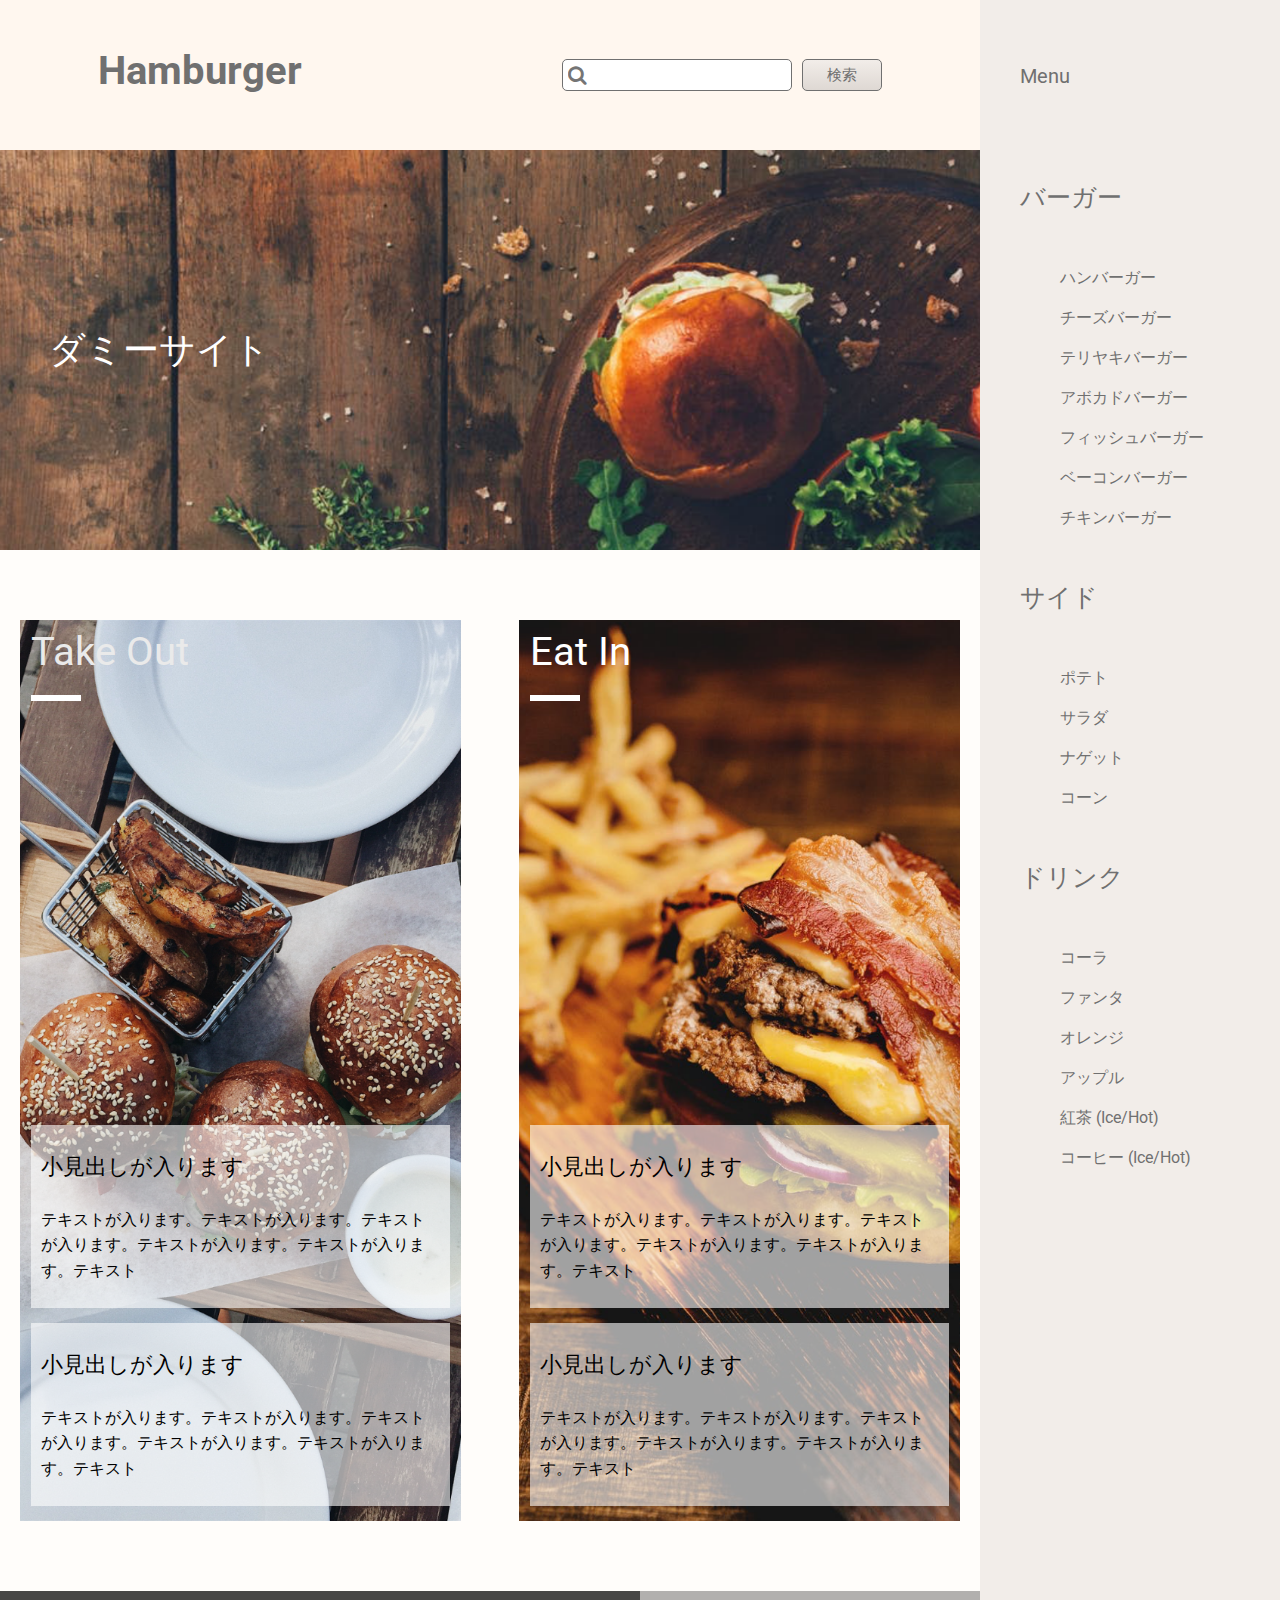
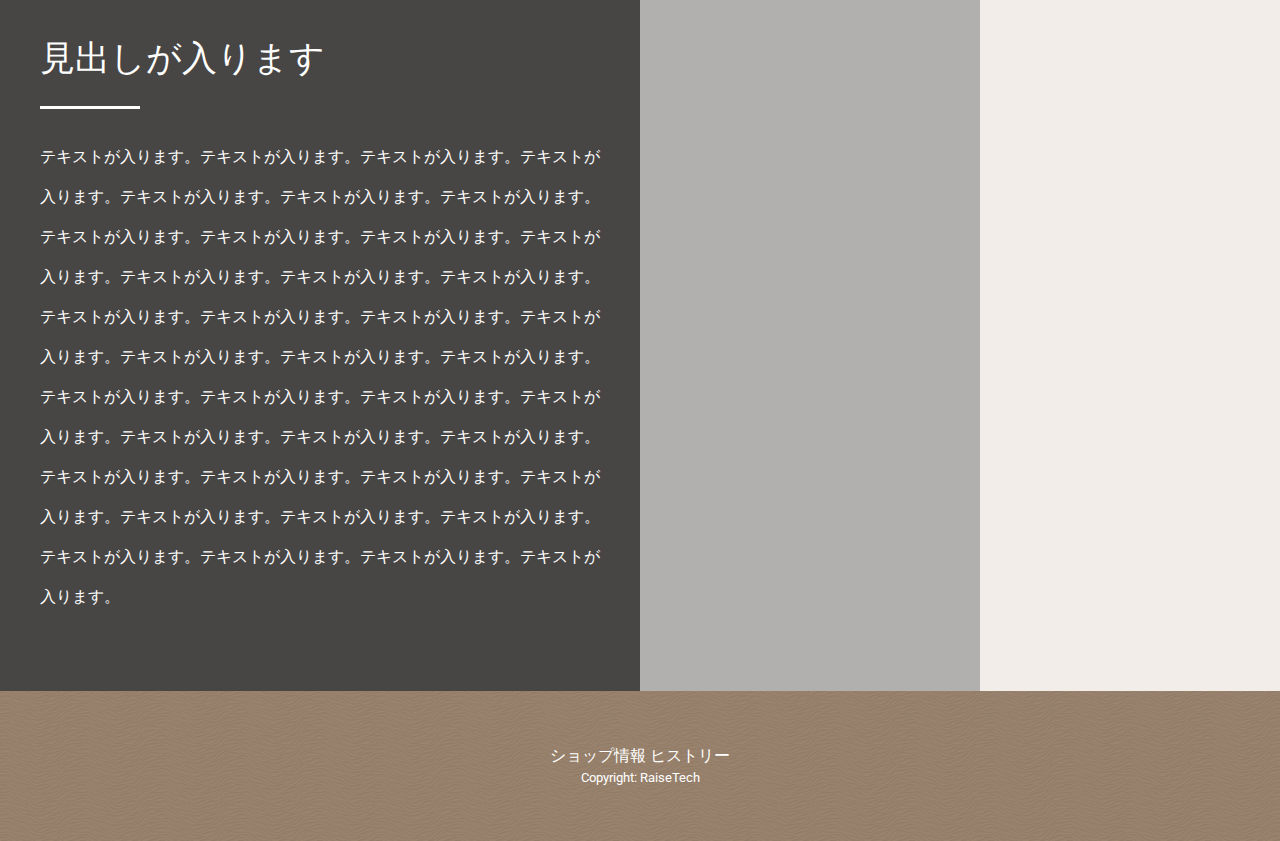
==== index.html @ 261d85a2 "utillityのクラス名変更" ====
<!DOCTYPE html>
<html lang="ja">
  <head>
    <meta charset="utf-8">
    <title>ハンバーガーサイト</title>
    <meta name="description" content="ハンバーガーサイトです。">

    <!-- viewportの指定 -->
    <meta name="viewport" content="width=device-width, initial-scale=1, shrink-to-fit=no">
    
    <!-- GoogleFontsの読み込み（内容は適宜変更） -->
    <link rel="preconnect" href="https://fonts.gstatic.com">
    <link href="https://fonts.googleapis.com/css2?family=Roboto:ital,wght@0,100;0,300;0,400;0,500;0,700;0,900;1,100;1,300;1,400;1,500;1,700;1,900&display=swap" rel="stylesheet">

    <!-- M+ FONTSの読み込み（http://mplus-webfonts.osdn.jp/） -->
    <link rel="stylesheet" href="http://mplus-webfonts.sourceforge.jp/mplus_webfonts.css">

    <!-- FontAwesomeの読み込み -->
    <!-- <link href="https://use.fontawesome.com/releases/v5.6.1/css/all.css" rel="stylesheet"> -->
    <link href="https://maxcdn.bootstrapcdn.com/font-awesome/4.7.0/css/font-awesome.min.css" rel="stylesheet">
    <!-- CSSの読み込み（slickは不要な場合もある） -->
    <link rel="stylesheet" type="text/css" href="css/slick.css">
    <link rel="stylesheet" type="text/css" href="css/style.css">
    <!-- jQueryの読み込み（不要な場合もある） -->
    <script src="https://ajax.googleapis.com/ajax/libs/jquery/3.5.1/jquery.min.js"></script>
  </head>
  <body>
    <div class="l-content">
      <div class="l-content__main">
        <header class="l-header">
            <div class="l-header__wrap">
              <h1 class="l-header__title">Hamburger</h1>
              <form method="get" action="#" class="l-header__search">
                  <input type="text" class="l-header__search__icon" placeholder="&#xf002;">
                  <input type="submit" value="検索">
              </form>
            </div>
        </header>
        <main class="l-main">
          <section class="p-hero u-mb50">
            <div class="c-wrap">
              <h2 class="c-title c-title-hero">ダミーサイト</h2>
            </div>
          </section>
          <div class="c-wrap-flexbox u-mb50">
            <section class="c-wrap-takeout">
              <h3 class="c-title-takeout">Take Out</h3>
              <div class="p-box u-aspectRatio">
                <div class="p-box__content u-mb15 u-pd-box">
                  <h4 class="c-title-box u-mb23">小見出しが入ります</h4>
                  <p>テキストが入ります。テキストが入ります。テキストが入ります。テキストが入ります。テキストが入ります。テキスト</p>
                </div>
                <div class="p-box__content u-mb15 u-pd-box">
                  <h4 class="c-title-box u-mb23">小見出しが入ります</h4>
                  <p>テキストが入ります。テキストが入ります。テキストが入ります。テキストが入ります。テキストが入ります。テキスト</p>
                </div>
              </div>
            </section>
            <section class="c-wrap-eatin">
              <h3 class="c-title-eatin">Eat In</h3>
              <div class="p-box u-aspectRatio">
                <div class="p-box__content u-mb15 u-pd-box">
                  <h4 class="c-title-box u-mb23">小見出しが入ります</h4>
                  <p>テキストが入ります。テキストが入ります。テキストが入ります。テキストが入ります。テキストが入ります。テキスト</p>
                </div>
                <div class="p-box__content u-mb15 u-pd-box">
                  <h4 class="c-title-box u-mb23">小見出しが入ります</h4>
                  <p>テキストが入ります。テキストが入ります。テキストが入ります。テキストが入ります。テキストが入ります。テキスト</p>
                </div>
              </div>
            </section>
          </div>
          <div class="c-wrap-map">
            <iframe src="https://www.google.com/maps/embed?pb=!1m18!1m12!1m3!1d3467.585149284183!2d135.29682832559706!3d34.40325717843787!2m3!1f0!2f0!3f0!3m2!1i1024!2i768!4f13.1!3m3!1m2!1s0x6000b7faadf417f9%3A0x9942d8545f15937c!2z44KK44KT44GP44GG5Lit5aSu5YWs5ZyS!5e0!3m2!1sja!2sjp!4v1609170535362!5m2!1sja!2sjp" width="100%" height="450" frameborder="0" style="border:0;" allowfullscreen="" aria-hidden="false" tabindex="0"></iframe>
            <section class="p-map">
              <div class="p-map__layer1">
              <div class="p-map__layer2">
                <div class="p-map__content  u-pd40">
                  <h3 class="c-title-map u-mb50">見出しが入ります</h3>
                  <p class="p-map__comment">テキストが入ります。テキストが入ります。テキストが入ります。テキストが入ります。テキストが入ります。テキストが入ります。テキストが入ります。テキストが入ります。テキストが入ります。テキストが入ります。テキストが入ります。テキストが入ります。テキストが入ります。テキストが入ります。テキストが入ります。テキストが入ります。テキストが入ります。テキストが入ります。テキストが入ります。テキストが入ります。テキストが入ります。テキストが入ります。テキストが入ります。テキストが入ります。テキストが入ります。テキストが入ります。テキストが入ります。テキストが入ります。テキストが入ります。テキストが入ります。テキストが入ります。テキストが入ります。テキストが入ります。テキストが入ります。テキストが入ります。テキストが入ります。テキストが入ります。テキストが入ります。テキストが入ります。</p>
                </div>
              </div>
              </div>
            </section>
          </div>
        </main>
      </div>
      <aside class="l-aside">
        <h2 class="l-aside__title">
          <button class="c-button-open">Menu</button>
        </h2>
        <div class="u-pd-aside u-pd-l40">
          <button class="c-button-close"></button>
          <h3 class="c-title-aside">バーガー</h3>
          <ul class="u-pd40">
            <li><a href="#">ハンバーガー</a></li>
            <li><a href="#">チーズバーガー</a></li>
            <li><a href="#">テリヤキバーガー</a></li>
            <li><a href="#">アボカドバーガー</a></li>
            <li><a href="#">フィッシュバーガー</a></li>
            <li><a href="#">ベーコンバーガー</a></li>
            <li><a href="#">チキンバーガー</a></li>
          </ul>
          <h3 class="c-title-aside">サイド</h3>
          <ul class="u-pd40">
            <li><a href="#">ポテト</a></li>
            <li><a href="#">サラダ</a></li>
            <li><a href="#">ナゲット</a></li>
            <li><a href="#">コーン</a></li>
          </ul>
          <h3 class="c-title-aside">ドリンク</h3>
          <ul class="u-pd40">
            <li><a href="#">コーラ</a></li>
            <li><a href="#">ファンタ</a></li>
            <li><a href="#">オレンジ</a></li>
            <li><a href="#">アップル</a></li>
            <li><a href="#">紅茶 (Ice/Hot)</a></li>
            <li><a href="#">コーヒー (Ice/Hot)</a></li>
          </ul>
        </div>
      </aside>
    </div>
    <footer class="l-footer">
      <div class="l-footer-wrap">
        <div class="box">
          <a href="#" class="">ショップ情報</a>
          <a href="#" class="">ヒストリー</a>
        </div>
        <small>Copyright: RaiseTech</small>
      </div>
    </footer>


     <!-- slickの読み込み（不要な場合は削除） -->
     <script type="text/javascript" src="slick.min.js"></script>
     <!-- jQueryの読み込み（不要な場合は削除） -->
     <script src="hamburger.js"></script>
  </body>
</html>
---- css/style.css ----
/*! destyle.css v2.0.2 | MIT License | https://github.com/nicolas-cusan/destyle.css */
/* Reset box-model and set borders */
/* ============================================ */
*,
::before,
::after {
  -webkit-box-sizing: border-box;
          box-sizing: border-box;
  border-style: solid;
  border-width: 0;
}

/* Document */
/* ============================================ */
/**
 * 1. Correct the line height in all browsers.
 * 2. Prevent adjustments of font size after orientation changes in iOS.
 * 3. Remove gray overlay on links for iOS.
 */
html {
  line-height: 1.15;
  /* 1 */
  -webkit-text-size-adjust: 100%;
  /* 2 */
  -webkit-tap-highlight-color: transparent;
  /* 3*/
}

/* Sections */
/* ============================================ */
/**
 * Remove the margin in all browsers.
 */
body {
  margin: 0;
}

/**
 * Render the `main` element consistently in IE.
 */
main {
  display: block;
}

/* Vertical rhythm */
/* ============================================ */
p,
table,
blockquote,
address,
pre,
iframe,
form,
figure,
dl {
  margin: 0;
}

/* Headings */
/* ============================================ */
h1,
h2,
h3,
h4,
h5,
h6 {
  font-size: inherit;
  line-height: inherit;
  font-weight: inherit;
  margin: 0;
}

/* Lists (enumeration) */
/* ============================================ */
ul,
ol {
  margin: 0;
  padding: 0;
  list-style: none;
}

/* Lists (definition) */
/* ============================================ */
dt {
  font-weight: bold;
}

dd {
  margin-left: 0;
}

/* Grouping content */
/* ============================================ */
/**
 * 1. Add the correct box sizing in Firefox.
 * 2. Show the overflow in Edge and IE.
 */
hr {
  -webkit-box-sizing: content-box;
          box-sizing: content-box;
  /* 1 */
  height: 0;
  /* 1 */
  overflow: visible;
  /* 2 */
  border-top-width: 1px;
  margin: 0;
  clear: both;
  color: inherit;
}

/**
 * 1. Correct the inheritance and scaling of font size in all browsers.
 * 2. Correct the odd `em` font sizing in all browsers.
 */
pre {
  font-family: monospace, monospace;
  /* 1 */
  font-size: inherit;
  /* 2 */
}

address {
  font-style: inherit;
}

/* Text-level semantics */
/* ============================================ */
/**
 * Remove the gray background on active links in IE 10.
 */
a {
  background-color: transparent;
  text-decoration: none;
  color: inherit;
}

/**
 * 1. Remove the bottom border in Chrome 57-
 * 2. Add the correct text decoration in Chrome, Edge, IE, Opera, and Safari.
 */
abbr[title] {
  text-decoration: underline;
  /* 2 */
  -webkit-text-decoration: underline dotted;
          text-decoration: underline dotted;
  /* 2 */
}

/**
 * Add the correct font weight in Chrome, Edge, and Safari.
 */
b,
strong {
  font-weight: bolder;
}

/**
 * 1. Correct the inheritance and scaling of font size in all browsers.
 * 2. Correct the odd `em` font sizing in all browsers.
 */
code,
kbd,
samp {
  font-family: monospace, monospace;
  /* 1 */
  font-size: inherit;
  /* 2 */
}

/**
 * Add the correct font size in all browsers.
 */
small {
  font-size: 80%;
}

/**
 * Prevent `sub` and `sup` elements from affecting the line height in
 * all browsers.
 */
sub,
sup {
  font-size: 75%;
  line-height: 0;
  position: relative;
  vertical-align: baseline;
}

sub {
  bottom: -0.25em;
}

sup {
  top: -0.5em;
}

/* Embedded content */
/* ============================================ */
/**
 * Prevent vertical alignment issues.
 */
img,
embed,
object,
iframe {
  vertical-align: bottom;
}

/* Forms */
/* ============================================ */
/**
 * Reset form fields to make them styleable
 */
button,
input,
optgroup,
select,
textarea {
  -webkit-appearance: none;
  -moz-appearance: none;
       appearance: none;
  vertical-align: middle;
  color: inherit;
  font: inherit;
  background: transparent;
  padding: 0;
  margin: 0;
  outline: 0;
  border-radius: 0;
  text-align: inherit;
}

/**
 * Reset radio and checkbox appearance to preserve their look in iOS.
 */
[type="checkbox"] {
  -webkit-appearance: checkbox;
  -moz-appearance: checkbox;
       appearance: checkbox;
}

[type="radio"] {
  -webkit-appearance: radio;
  -moz-appearance: radio;
       appearance: radio;
}

/**
 * Show the overflow in IE.
 * 1. Show the overflow in Edge.
 */
button,
input {
  /* 1 */
  overflow: visible;
}

/**
 * Remove the inheritance of text transform in Edge, Firefox, and IE.
 * 1. Remove the inheritance of text transform in Firefox.
 */
button,
select {
  /* 1 */
  text-transform: none;
}

/**
 * Correct the inability to style clickable types in iOS and Safari.
 */
button,
[type="button"],
[type="reset"],
[type="submit"] {
  cursor: pointer;
  -webkit-appearance: none;
  -moz-appearance: none;
       appearance: none;
}

button[disabled],
[type="button"][disabled],
[type="reset"][disabled],
[type="submit"][disabled] {
  cursor: default;
}

/**
 * Remove the inner border and padding in Firefox.
 */
button::-moz-focus-inner,
[type="button"]::-moz-focus-inner,
[type="reset"]::-moz-focus-inner,
[type="submit"]::-moz-focus-inner {
  border-style: none;
  padding: 0;
}

/**
 * Restore the focus styles unset by the previous rule.
 */
button:-moz-focusring,
[type="button"]:-moz-focusring,
[type="reset"]:-moz-focusring,
[type="submit"]:-moz-focusring {
  outline: 1px dotted ButtonText;
}

/**
 * Remove arrow in IE10 & IE11
 */
select::-ms-expand {
  display: none;
}

/**
 * Remove padding
 */
option {
  padding: 0;
}

/**
 * Reset to invisible
 */
fieldset {
  margin: 0;
  padding: 0;
  min-width: 0;
}

/**
 * 1. Correct the text wrapping in Edge and IE.
 * 2. Correct the color inheritance from `fieldset` elements in IE.
 * 3. Remove the padding so developers are not caught out when they zero out
 *    `fieldset` elements in all browsers.
 */
legend {
  color: inherit;
  /* 2 */
  display: table;
  /* 1 */
  max-width: 100%;
  /* 1 */
  padding: 0;
  /* 3 */
  white-space: normal;
  /* 1 */
}

/**
 * Add the correct vertical alignment in Chrome, Firefox, and Opera.
 */
progress {
  vertical-align: baseline;
}

/**
 * Remove the default vertical scrollbar in IE 10+.
 */
textarea {
  overflow: auto;
}

/**
 * Correct the cursor style of increment and decrement buttons in Chrome.
 */
[type="number"]::-webkit-inner-spin-button,
[type="number"]::-webkit-outer-spin-button {
  height: auto;
}

/**
 * 1. Correct the outline style in Safari.
 */
[type="search"] {
  outline-offset: -2px;
  /* 1 */
}

/**
 * Remove the inner padding in Chrome and Safari on macOS.
 */
[type="search"]::-webkit-search-decoration {
  -webkit-appearance: none;
}

/**
 * 1. Correct the inability to style clickable types in iOS and Safari.
 * 2. Change font properties to `inherit` in Safari.
 */
::-webkit-file-upload-button {
  -webkit-appearance: button;
  /* 1 */
  font: inherit;
  /* 2 */
}

/**
 * Clickable labels
 */
label[for] {
  cursor: pointer;
}

/* Interactive */
/* ============================================ */
/*
 * Add the correct display in Edge, IE 10+, and Firefox.
 */
details {
  display: block;
}

/*
 * Add the correct display in all browsers.
 */
summary {
  display: list-item;
}

/*
 * Remove outline for editable content.
 */
[contenteditable] {
  outline: none;
}

/* Table */
/* ============================================ */
table {
  border-collapse: collapse;
  border-spacing: 0;
}

caption {
  text-align: left;
}

td,
th {
  vertical-align: top;
  padding: 0;
}

th {
  text-align: left;
  font-weight: bold;
}

/* Misc */
/* ============================================ */
/**
 * Add the correct display in IE 10+.
 */
template {
  display: none;
}

/**
 * Add the correct display in IE 10.
 */
[hidden] {
  display: none;
}

html {
  font-size: 62.5%;
}

body {
  font-size: 1.6rem;
  font-weight: 400;
  line-height: 1.6;
  font-family: 'Roboto', sans-serif;
  overflow-x: hidden;
}

.l-aside {
  position: fixed;
  left: 100%;
  color: #707070;
  background: #F2EDE9;
  width: 20%;
  min-width: 300px;
  z-index: 100;
  height: 100vh;
  overflow-y: scroll;
}

.l-aside.is-open {
  left: 10%;
  width: 90%;
}

@media (min-width: 376px) and (max-width: 768px) {
  .l-aside.is-open {
    left: 55%;
    width: 45%;
  }
}

@media (min-width: 769px) {
  .l-aside {
    position: inherit;
    height: inherit;
  }
}

.l-aside li {
  line-height: 4rem;
}

.l-aside__title {
  width: 100vw;
  height: 80px;
  background: #FFF7EF;
  position: fixed;
  top: 0px;
  right: 0px;
  text-align: right;
  padding: 20px;
}

@media (min-width: 769px) {
  .l-aside__title {
    all: inherit;
  }
}

.l-content {
  display: -webkit-box;
  display: -ms-flexbox;
  display: flex;
}

.l-content__main {
  width: 100%;
}

.l-footer {
  height: 150px;
  background-image: url(../images/footer.png);
  color: #fff;
}

.l-footer-wrap {
  width: 235px;
  height: 100%;
  margin: auto;
  text-align: center;
  display: -webkit-box;
  display: -ms-flexbox;
  display: flex;
  -webkit-box-orient: vertical;
  -webkit-box-direction: normal;
      -ms-flex-direction: column;
          flex-direction: column;
  -webkit-box-pack: center;
      -ms-flex-pack: center;
          justify-content: center;
}

.l-header {
  background: #FFF7EF;
  width: 100%;
  height: 250px;
  color: #707070;
  display: -webkit-box;
  display: -ms-flexbox;
  display: flex;
  -webkit-box-align: center;
      -ms-flex-align: center;
          align-items: center;
}

@media (min-width: 769px) {
  .l-header {
    height: 150px;
  }
}

.l-header__wrap {
  width: 80%;
  margin: auto;
  text-align: center;
}

@media (min-width: 769px) {
  .l-header__wrap {
    display: -webkit-box;
    display: -ms-flexbox;
    display: flex;
    -webkit-box-pack: justify;
        -ms-flex-pack: justify;
            justify-content: space-between;
    max-width: 1200px;
  }
}

.l-header__title {
  font-size: 4.0rem;
  font-weight: bold;
}

.l-header__search input[type="text"] {
  font-size: 2rem;
  width: 18rem;
  padding-left: 0.5rem;
  border: 1px solid #707070;
  border-radius: 5px;
  background: #fff;
}

@media (min-width: 769px) {
  .l-header__search input[type="text"] {
    width: 23rem;
  }
}

@media (min-width: 376px) and (max-width: 768px) {
  .l-header__search input[type="text"] {
    width: 23rem;
  }
}

.l-header__search__icon {
  display: inline-block;
  font-family: FontAwesome;
  font-style: normal;
  font-weight: normal;
  line-height: 1.5;
  text-align: left;
}

@media (min-width: 769px) {
  .l-header__search__icon {
    margin-top: 20px;
    margin-bottom: 20px;
    margin-right: 10px;
  }
}

.l-header__search input[type="submit"] {
  font-size: 1.5rem;
  line-height: 3rem;
  width: 5rem;
  border: 1px solid #707070;
  border-radius: 5px;
  background: transparent -webkit-gradient(linear, left top, left bottom, from(#F2EDE9), to(#DED8D3));
  background: transparent linear-gradient(180deg, #F2EDE9 0%, #DED8D3 100%);
}

@media (min-width: 769px) {
  .l-header__search input[type="submit"] {
    margin-top: 20px;
    margin-bottom: 20px;
    width: 8rem;
  }
}

@media (min-width: 376px) and (max-width: 768px) {
  .l-header__search input[type="submit"] {
    width: 8rem;
  }
}

@media (min-width: 769px) {
  .l-header__search {
    display: -webkit-box;
    display: -ms-flexbox;
    display: flex;
    -webkit-box-pack: center;
        -ms-flex-pack: center;
            justify-content: center;
  }
}

.l-main {
  background: #FFFDFA;
}

.c-banner {
  width: 95vw;
  max-width: 562px;
  margin: 44px auto;
}

@media (min-width: 600px) {
  .c-banner {
    width: 45vw;
    max-width: 535px;
  }
}

.c-button {
  display: inline-block;
  font-weight: 700;
  color: #ffffff;
  background: #FFF7EF;
  border: 1px solid #FFF7EF;
  border-radius: 4px;
  padding: 15px 23px;
}

.c-button-dark {
  font-size: 1.8rem;
  background: #2498B3;
  border: 1px solid #2498B3;
  padding: 12px 18px;
}

.c-button-top {
  padding: 24px 37px;
  line-height: 1.0;
}

.c-button-more {
  display: block;
  width: 50%;
  color: #707070;
  text-align: center;
  margin: auto;
  background: #fff;
  border: 1px solid #fff;
  border-radius: 50px;
  padding: 5px 20px;
}

.c-button-open {
  color: #707070;
  font-size: 2rem;
}

@media (min-width: 769px) {
  .c-button-open {
    position: inherit;
    padding-top: 60px;
    padding-left: 40px;
  }
}

.c-button-close.is-open {
  color: #F2EDE9;
  position: fixed;
  top: 15px;
  right: 25px;
}

.c-button-close.is-open::before, .c-button-close.is-open::after {
  content: "";
  width: 50px;
  height: 6px;
  background: #707070;
  position: absolute;
  left: calc( 50% - (  50px / 2 ));
  display: block;
}

.c-button-close.is-open::before {
  top: 25px;
  -webkit-transform: rotate(45deg);
          transform: rotate(45deg);
}

.c-button-close.is-open::after {
  top: 25px;
  -webkit-transform: rotate(-45deg);
          transform: rotate(-45deg);
}

.c-comment {
  color: #121212;
  line-height: 1.9;
}

.c-comment-service {
  color: #fff;
  width: 68vw;
  line-height: 1.7;
  font-weight: 700;
  margin: auto;
  text-align: left;
}

.c-date {
  display: block;
  font-size: 1.4rem;
  color: #3C2A10;
}

.c-icon {
  background: #ffffff;
  border-radius: 50%;
  margin: auto;
  text-align: center;
  display: -webkit-box;
  display: -ms-flexbox;
  display: flex;
  -webkit-box-align: center;
      -ms-flex-align: center;
          align-items: center;
  -webkit-box-pack: center;
      -ms-flex-pack: center;
          justify-content: center;
}

.c-icon-service {
  width: 230px;
  height: 230px;
  color: #000;
  border: 5px solid #000;
}

.c-image {
  width: 100%;
  height: 100%;
  -o-object-fit: cover;
     object-fit: cover;
}

.c-item a {
  -webkit-transition: .3s;
  transition: .3s;
}

.c-item-footer {
  font-size: 1.4rem;
}

.c-item-footer a:hover {
  color: #2bb8d9;
}

.c-link {
  display: block;
  color: #2498B3;
  font-size: 1.6rem;
  -webkit-transition: .3s;
  transition: .3s;
}

.c-link a {
  text-decoration: underline;
}

.c-navi_toggle {
  position: relative;
  width: 50px;
  height: 50px;
  background: #fff;
}

.c-navi_toggle i {
  left: 14px;
  width: 23px;
  height: 2px;
  background-color: #2498B3;
  position: absolute;
}

.c-navi_toggle i:nth-child(1) {
  top: 15px;
}

.c-navi_toggle i:nth-child(2) {
  top: 25px;
}

.c-navi_toggle i:nth-child(3) {
  top: 35px;
}

.c-navi_toggle-close {
  background-color: #2498B3;
}

.c-navi_toggle-close i {
  background-color: #fff;
  left: 0px;
}

.c-navi_toggle-close i:nth-child(1) {
  top: 25px;
  width: 30px;
  left: 10px;
  -webkit-transform: rotate(45deg);
          transform: rotate(45deg);
}

.c-navi_toggle-close i:nth-child(2) {
  display: none;
}

.c-navi_toggle-close i:nth-child(3) {
  top: 25px;
  width: 30px;
  left: 10px;
  -webkit-transform: rotate(-45deg);
          transform: rotate(-45deg);
}

.c-title {
  color: #fff;
}

.c-title-hero {
  font-size: 3.6rem;
  line-height: 2rem;
}

.c-title-hero span {
  font-size: 1.6rem;
  font-weight: 100;
}

@media (min-width: 376px) {
  .c-title-hero span {
    vertical-align: middle;
  }
}

.c-title-takeout {
  color: #EAEAEA;
  font-size: 4rem;
  width: 95%;
  margin: 0 auto;
  position: relative;
}

.c-title-takeout::after {
  content: "";
  width: 50px;
  height: 6px;
  background: #fff;
  position: absolute;
  top: 75px;
  left: 0;
}

.c-title-eatin {
  color: #ffffff;
  font-size: 4rem;
  width: 95%;
  margin: 0 auto;
  position: relative;
}

.c-title-eatin::after {
  content: "";
  width: 50px;
  height: 6px;
  background: #fff;
  position: absolute;
  top: 75px;
  left: 0;
}

.c-title-box {
  font-size: 2.2rem;
}

.c-title-aside {
  font-size: 2.5rem;
}

.c-title-map {
  font-size: 3.5rem;
  position: relative;
}

.c-title-map::after {
  content: "";
  width: 100px;
  height: 3px;
  background: #fff;
  position: absolute;
  top: 75px;
  left: 0;
}

.c-title-archive {
  font-size: 2.8rem;
}

@media (min-width: 376px) and (max-width: 768px) {
  .c-title-archive {
    font-size: 3.6rem;
  }
}

.c-wrap {
  width: 90%;
  margin: auto;
  max-width: 1200px;
}

@media (min-width: 376px) and (max-width: 768px) {
  .c-wrap-flexbox {
    display: -webkit-box;
    display: -ms-flexbox;
    display: flex;
  }
}

@media (min-width: 769px) {
  .c-wrap-flexbox {
    display: -webkit-box;
    display: -ms-flexbox;
    display: flex;
    -webkit-box-pack: center;
        -ms-flex-pack: center;
            justify-content: center;
  }
}

.c-wrap-takeout {
  background-image: url(../images/takeout.png);
  background-repeat: no-repeat;
  background-size: cover;
  background-position: center center;
  margin: 20px;
  display: -webkit-box;
  display: -ms-flexbox;
  display: flex;
  -webkit-box-orient: vertical;
  -webkit-box-direction: normal;
      -ms-flex-direction: column;
          flex-direction: column;
  -webkit-box-pack: justify;
      -ms-flex-pack: justify;
          justify-content: space-between;
}

@media (min-width: 376px) and (max-width: 768px) {
  .c-wrap-takeout {
    margin-right: 3%;
  }
}

@media (min-width: 769px) {
  .c-wrap-takeout {
    margin-right: 3%;
    max-width: 500px;
  }
}

.c-wrap-eatin {
  background-image: url(../images/eatin.png);
  background-repeat: no-repeat;
  background-size: cover;
  background-position: center center;
  margin: 20px;
  display: -webkit-box;
  display: -ms-flexbox;
  display: flex;
  -webkit-box-orient: vertical;
  -webkit-box-direction: normal;
      -ms-flex-direction: column;
          flex-direction: column;
  -webkit-box-pack: justify;
      -ms-flex-pack: justify;
          justify-content: space-between;
}

@media (min-width: 376px) and (max-width: 768px) {
  .c-wrap-eatin {
    margin-left: 3%;
  }
}

@media (min-width: 769px) {
  .c-wrap-eatin {
    margin-left: 3%;
    max-width: 500px;
  }
}

.c-wrap-map {
  position: relative;
  width: 100%;
  height: 1100px;
  overflow: hidden;
}

@media (min-width: 376px) and (max-width: 768px) {
  .c-wrap-map {
    height: 600px;
  }
}

@media (min-width: 769px) {
  .c-wrap-map {
    height: 700px;
  }
}

.c-wrap-map iframe {
  width: 100%;
  height: 1400px;
  margin-top: -170px;
  z-index: 0;
}

.p-archive img {
  -o-object-fit: cover;
     object-fit: cover;
  width: 100%;
}

@media (min-width: 376px) {
  .p-archive img {
    width: 50%;
  }
}

.p-archive__intro {
  color: #fff;
  background: #3C2B1C;
}

.p-archive__intro h4 {
  font-size: 2rem;
}

.p-archive__intro p {
  width: 80%;
}

.p-box {
  width: 95%;
  margin: 0 auto;
}

.p-box__content {
  background: rgba(255, 255, 255, 0.6);
}

.p-course {
  width: 100vw;
  background: -webkit-gradient(linear, left top, right top, from(#f3fafb), to(#e9f8fb));
  background: linear-gradient(to right, #f3fafb 0%, #e9f8fb 100%);
}

.p-course_intro_list {
  padding-left: 40px;
}

.p-course_intro_item {
  position: relative;
}

.p-course_intro_item::before {
  position: absolute;
  top: .2em;
  left: -20px;
  content: "\f14a";
  font-weight: 400;
  font-family: "Font Awesome 5 Free";
  color: #2498B3;
}

.p-hero {
  display: -webkit-box;
  display: -ms-flexbox;
  display: flex;
  -webkit-box-align: center;
      -ms-flex-align: center;
          align-items: center;
  background-image: url(..//images/mainvisu_sp.png);
  background-repeat: no-repeat;
  background-size: cover;
  background-position: center center;
  width: 100%;
  height: 270px;
}

@media (min-width: 376px) and (max-width: 768px) {
  .p-hero {
    background-image: url(..//images/mainvisu_ipad.png);
  }
}

@media (min-width: 769px) {
  .p-hero {
    background-image: url(..//images/mainvisu_pc.png);
    height: 400px;
  }
}

.p-map {
  height: 100%;
  position: absolute;
  top: 0;
  left: 0;
  color: #fff;
}

.p-map__layer1 {
  height: 100%;
  background: rgba(0, 0, 0, 0.6);
}

@media (min-width: 769px) {
  .p-map__layer1 {
    width: 50%;
  }
}

.p-map__layer2 {
  height: 50%;
  background: rgba(0, 0, 0, 0.3);
}

@media (min-width: 376px) and (max-width: 768px) {
  .p-map__layer2 {
    height: 100%;
  }
}

@media (min-width: 769px) {
  .p-map__layer2 {
    width: 100vw;
    height: 100%;
  }
}

@media (min-width: 769px) {
  .p-map__content {
    width: 50%;
  }
}

.p-map__comment {
  line-height: 4rem;
}

.p-news {
  width: 100%;
}

.p-news_item {
  border-bottom: 1px dotted #C3C3C3;
  padding: 15px 0px;
}

.p-news_item:last-of-type {
  border-bottom: none;
}

.p-pr {
  width: 100vw;
  background: #D5F0F8;
}

.p-service {
  width: 100%;
  color: #fff;
  background: #000;
  padding: 64px 0px;
  text-align: center;
}

.p-service_box {
  margin-bottom: 40px;
}

.p-service_box:last-of-type {
  margin-bottom: 0;
}

.p-top {
  width: 100%;
  padding: 23px 0px 13px;
  text-align: center;
  background: #fff;
}

.p-top__logo {
  width: 280px;
  margin: auto;
}

.p-top__comment {
  font-size: 1.3rem;
  font-weight: 700;
  text-align: center;
}

.u-break::before {
  content: "\A";
  white-space: pre;
}

@media (min-width: 376px) {
  .u-break::before {
    display: none;
  }
}

.u-forpc {
  display: none;
}

@media (min-width: 769px) {
  .u-forpc {
    display: block;
  }
}

.u-forwide {
  display: none;
}

.u-forwide-flex {
  display: none;
}

.u-forpc-wide {
  display: none;
}

@media (min-width: 769px) {
  .u-forpc-wide {
    display: block;
  }
}

.u-mb15 {
  margin-bottom: 15px;
}

.u-mb7 {
  margin-bottom: 7px;
}

.u-mb10 {
  margin-bottom: 10px;
}

.u-mb15 {
  margin-bottom: 15px;
}

.u-mb20 {
  margin-bottom: 20px;
}

.u-mb23 {
  margin-bottom: 23px;
}

.u-mb25 {
  margin-bottom: 25px;
}

.u-mb30 {
  margin-bottom: 30px;
}

.u-mb35 {
  margin-bottom: 35px;
}

.u-mb40 {
  margin-bottom: 40px;
}

.u-mb50 {
  margin-bottom: 50px;
}

.u-mb65 {
  margin-bottom: 65px;
}

.u-mr10 {
  margin-right: 10px;
}

.u-ml10 {
  margin-left: 10px;
}

@media (min-width: 376px) {
  .u-ml20-ipadPc {
    margin-left: 20px;
  }
}

.u-mt50 {
  margin-top: 50px;
}

.u-pd-rl8px {
  padding: 0px 8px;
}

.u-pd-rl10 {
  padding: 0px 10px;
}

.u-pd-rl20 {
  padding: 0px 20px;
}

.u-pd-t200 {
  padding-top: 200px;
}

.u-pd-archiveMenu {
  padding: 35px 45px;
}

.u-pd-b40 {
  padding-bottom: 40px;
}

.u-pd-tb5 {
  padding-top: 5px;
  padding-bottom: 5px;
}

.u-pd-tb64 {
  padding-top: 64px;
  padding-bottom: 64px;
}

.u-pd-tb25 {
  padding-top: 25px;
  padding-bottom: 25px;
}

.u-pd-r18 {
  padding-right: 18px;
}

.u-pd-l40 {
  padding-left: 40px;
}

.u-pd40 {
  padding: 40px;
}

.u-pd20 {
  padding: 20px;
}

.u-pd10 {
  padding: 10px;
}

.u-pd-box {
  padding: 2.4rem 1.0rem;
}

.u-pd-box-archive {
  padding: 2.4rem 2rem;
}

@media (min-width: 376px) {
  .u-pd-box-archive {
    padding: 2.4rem 3.5rem;
  }
}

.u-aspectRatio {
  padding-top: 100%;
}

.u-pd-aside {
  padding-top: 200px;
}

@media (min-width: 769px) {
  .u-pd-aside {
    padding-top: 60px;
  }
}
/*# sourceMappingURL=style.css.map */
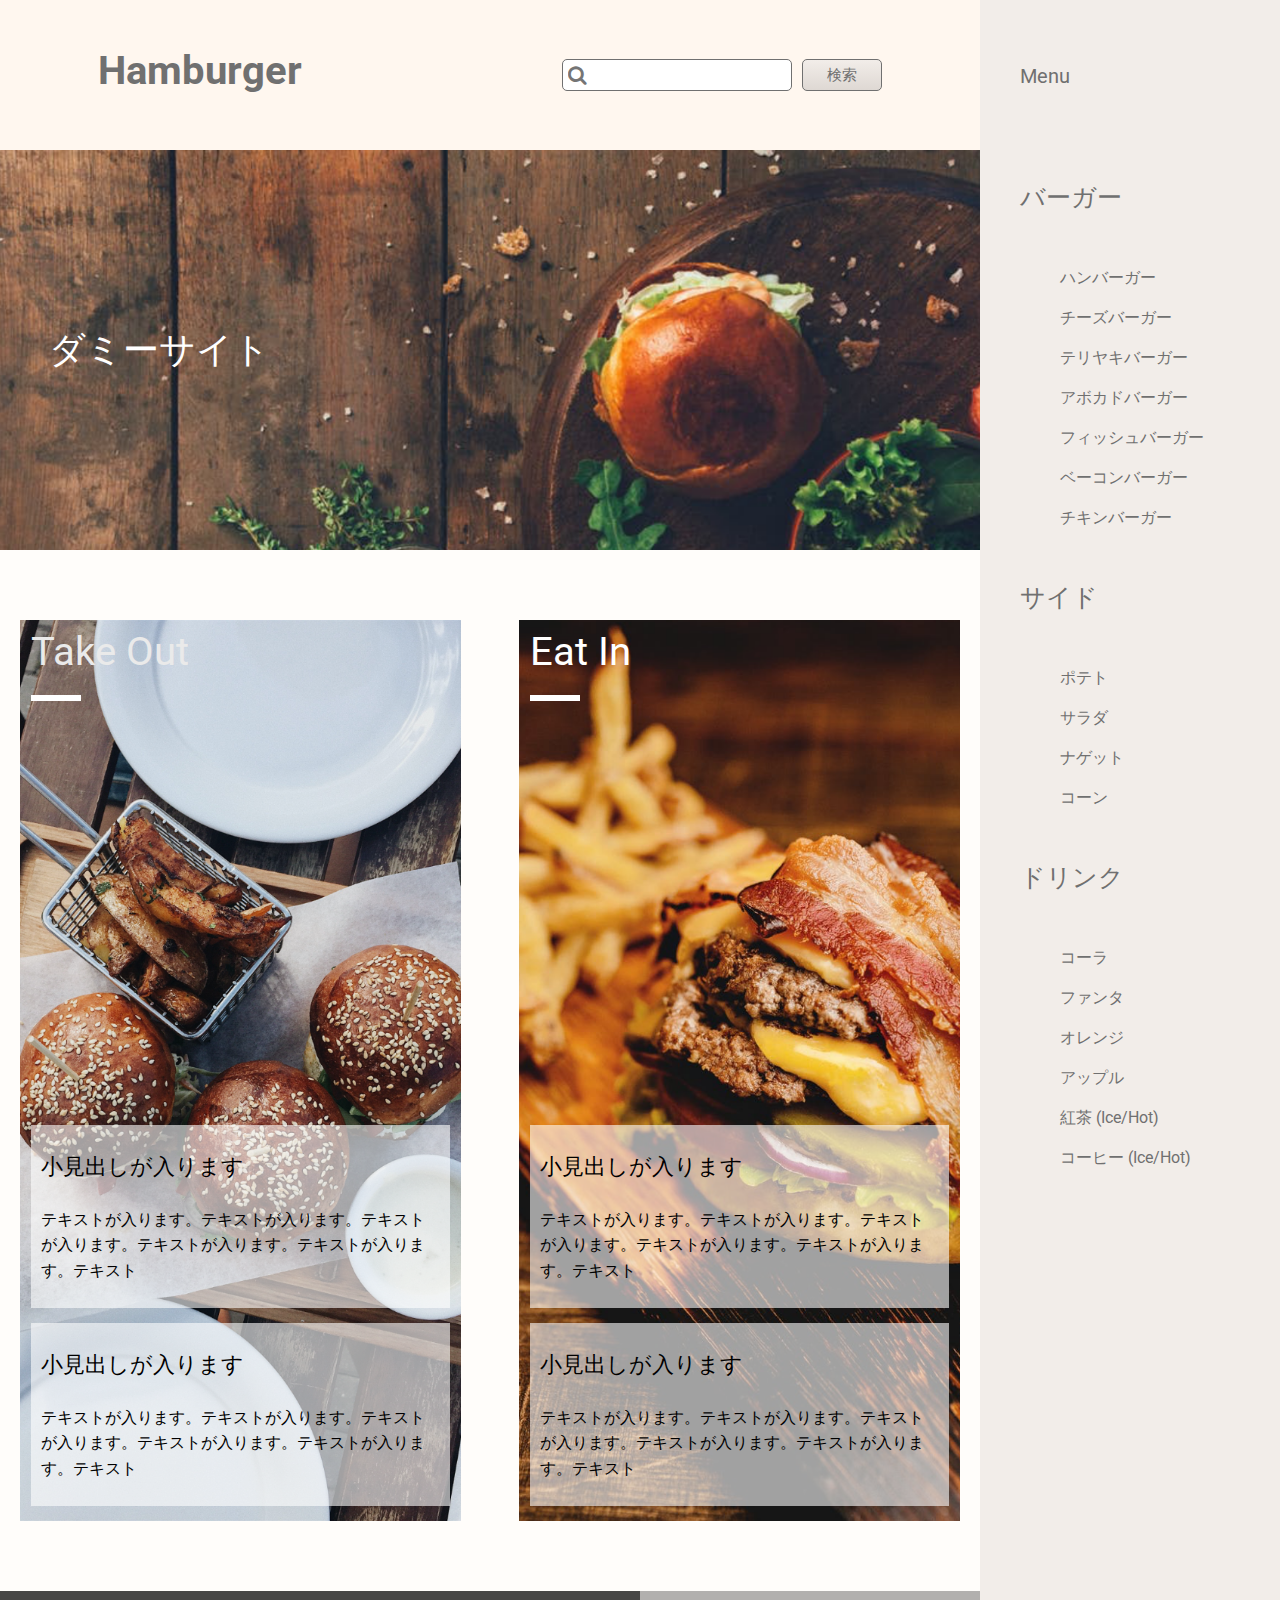
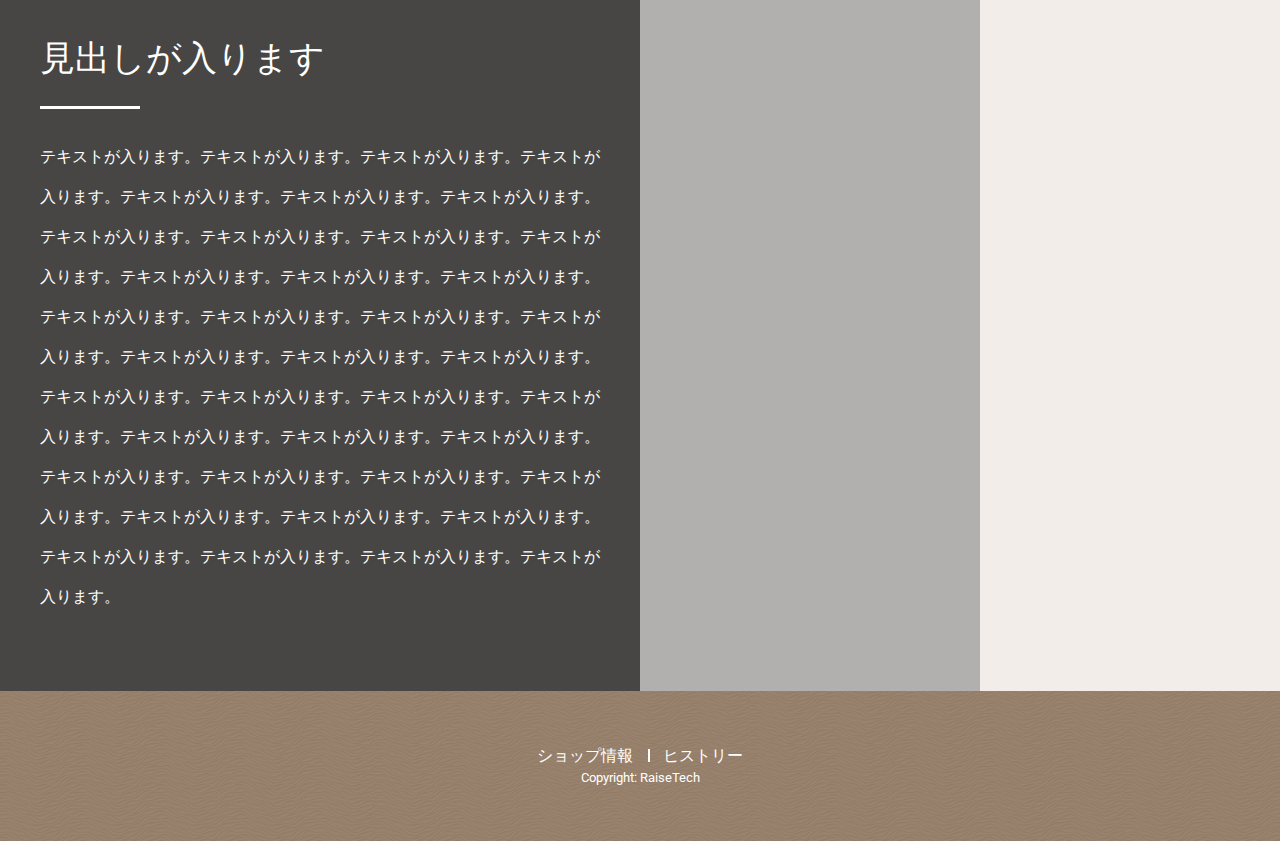
==== commit 6b0226ea: "ヘッダーの区切り線を実装" ====
--- a/index.html
+++ b/index.html
@@ -122,7 +122,7 @@
     </div>
     <footer class="l-footer">
       <div class="l-footer-wrap">
-        <div class="box">
+        <div>
           <a href="#" class="">ショップ情報</a>
           <a href="#" class="">ヒストリー</a>
         </div>
--- a/css/style.css
+++ b/css/style.css
@@ -1,3 +1,4 @@
+@charset "UTF-8";
 /*! destyle.css v2.0.2 | MIT License | https://github.com/nicolas-cusan/destyle.css */
 /* Reset box-model and set borders */
 /* ============================================ */
@@ -562,6 +563,28 @@
           justify-content: center;
 }
 
+.l-footer-wrap div {
+  display: -webkit-box;
+  display: -ms-flexbox;
+  display: flex;
+  -ms-flex-pack: distribute;
+      justify-content: space-around;
+}
+
+.l-footer-wrap a + a {
+  position: relative;
+}
+
+.l-footer-wrap a + a::before {
+  content: '';
+  position: absolute;
+  top: 6px;
+  left: -15px;
+  width: 2px;
+  height: 13px;
+  background: #fff;
+}
+
 .l-header {
   background: #FFF7EF;
   width: 100%;
@@ -735,6 +758,7 @@
 
 @media (min-width: 769px) {
   .c-button-open {
+    cursor: default;
     position: inherit;
     padding-top: 60px;
     padding-left: 40px;
@@ -980,12 +1004,12 @@
   left: 0;
 }
 
-.c-title-archive {
+.c-title-menu {
   font-size: 2.8rem;
 }
 
 @media (min-width: 376px) and (max-width: 768px) {
-  .c-title-archive {
+  .c-title-menu {
     font-size: 3.6rem;
   }
 }
@@ -1103,28 +1127,28 @@
   z-index: 0;
 }
 
-.p-archive img {
+.p-menu img {
   -o-object-fit: cover;
      object-fit: cover;
   width: 100%;
 }
 
 @media (min-width: 376px) {
-  .p-archive img {
+  .p-menu img {
     width: 50%;
   }
 }
 
-.p-archive__intro {
+.p-menu__intro {
   color: #fff;
   background: #3C2B1C;
 }
 
-.p-archive__intro h4 {
+.p-menu__intro h4 {
   font-size: 2rem;
 }
 
-.p-archive__intro p {
+.p-menu__intro p {
   width: 80%;
 }
 
@@ -1249,6 +1273,116 @@
   border-bottom: none;
 }
 
+.p-pagination {
+  color: #707070;
+  height: 50px;
+  display: -webkit-box;
+  display: -ms-flexbox;
+  display: flex;
+  -webkit-box-pack: justify;
+      -ms-flex-pack: justify;
+          justify-content: space-between;
+  -webkit-box-align: center;
+      -ms-flex-align: center;
+          align-items: center;
+}
+
+@media (min-width: 376px) {
+  .p-pagination {
+    -webkit-box-pack: center;
+        -ms-flex-pack: center;
+            justify-content: center;
+    text-align: center;
+  }
+}
+
+.p-pagination li {
+  display: none;
+}
+
+@media (min-width: 376px) {
+  .p-pagination li {
+    background: #fff;
+    border: 1px solid #707070;
+    display: inline-block;
+    margin: 0 2px;
+    width: 35px;
+    height: 35px;
+    line-height: 35px;
+  }
+}
+
+.p-pagination li a {
+  display: inline-block;
+  width: 100%;
+  height: 100%;
+}
+
+.p-pagination li a:hover {
+  background: #3C2B1C;
+  color: #fff;
+}
+
+.p-pagination li a.active {
+  background: #3C2B1C;
+  color: #fff;
+}
+
+li.p-pagination__number {
+  display: none;
+}
+
+@media (min-width: 376px) {
+  li.p-pagination__number {
+    display: inline-block;
+    width: auto;
+    border: inherit;
+  }
+}
+
+li.p-pagination__number a:hover {
+  color: inherit;
+  background: inherit;
+}
+
+li.p-pagination__pre, li.p-pagination__next {
+  display: inline-block;
+  background: inherit;
+  border: inherit;
+}
+
+@media (min-width: 376px) {
+  li.p-pagination__pre, li.p-pagination__next {
+    font-size: 3rem;
+    line-height: 3rem;
+  }
+}
+
+li.p-pagination__pre a:hover, li.p-pagination__next a:hover {
+  color: #000;
+  background: inherit;
+}
+
+li.p-pagination__pre a::after {
+  content: "　前へ";
+}
+
+@media (min-width: 376px) {
+  li.p-pagination__pre a::after {
+    display: none;
+  }
+}
+
+li.p-pagination__next a::before {
+  content: "次へ　";
+}
+
+@media (min-width: 376px) {
+  li.p-pagination__next a::before {
+    display: none;
+  }
+}
+
 .p-pr {
   width: 100vw;
   background: #D5F0F8;
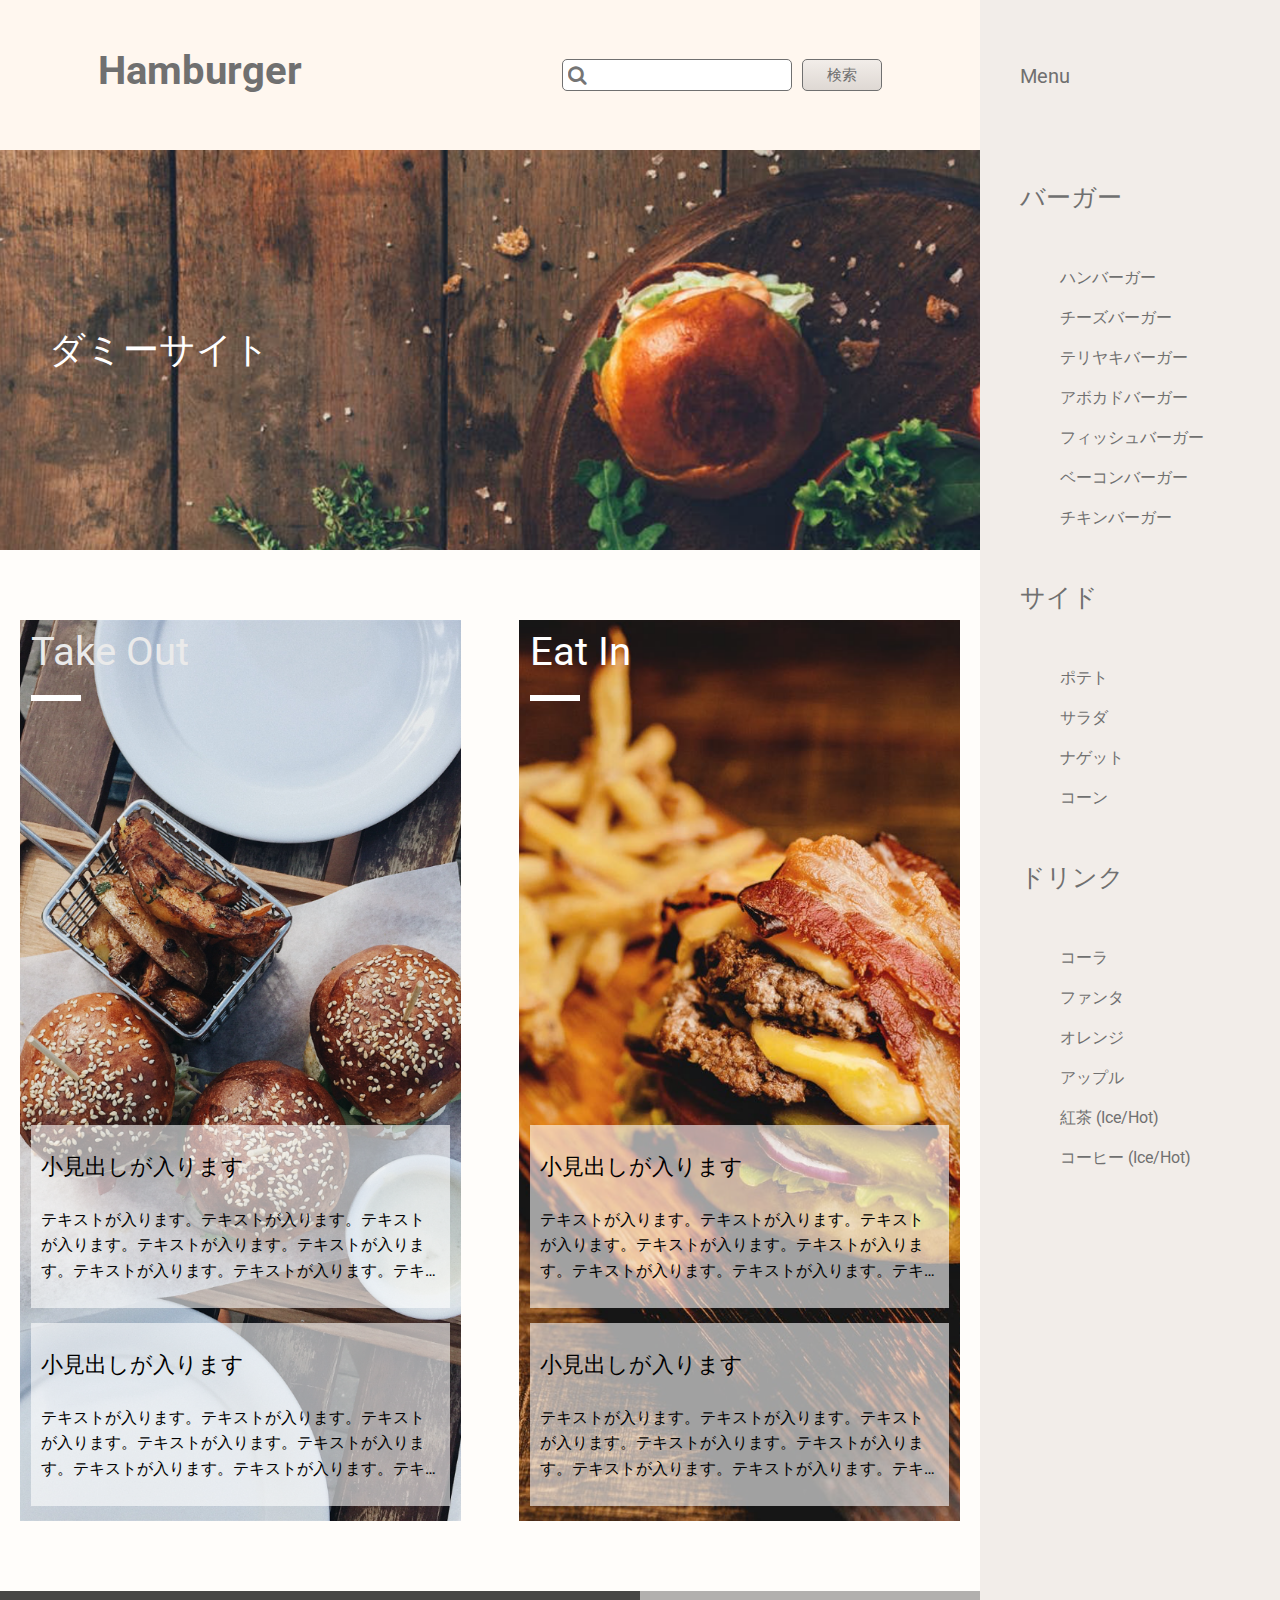
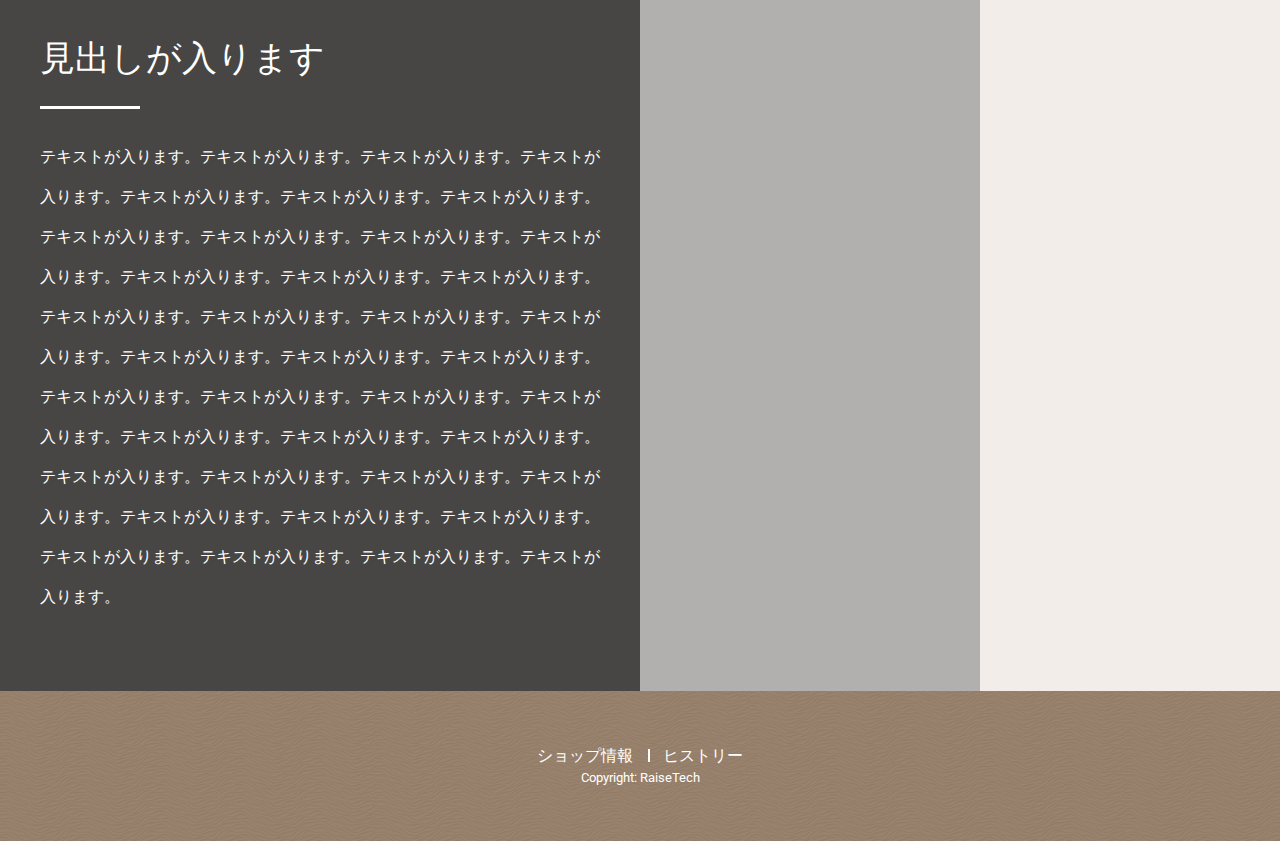
==== commit ce1c8e23: "部分修正" ====
--- a/index.html
+++ b/index.html
@@ -2,8 +2,8 @@
 <html lang="ja">
   <head>
     <meta charset="utf-8">
-    <title>ハンバーガーサイト</title>
-    <meta name="description" content="ハンバーガーサイトです。">
+    <title>ハンバーガーサイト(フロント)</title>
+    <meta name="description" content="ハンバーガーショップのホームページです。">
 
     <!-- viewportの指定 -->
     <meta name="viewport" content="width=device-width, initial-scale=1, shrink-to-fit=no">
@@ -39,37 +39,37 @@
         <main class="l-main">
           <section class="p-hero u-mb50">
             <div class="c-wrap">
-              <h2 class="c-title c-title-hero">ダミーサイト</h2>
+              <h2 class="c-title-hero">ダミーサイト</h2>
             </div>
           </section>
-          <div class="c-wrap-flexbox u-mb50">
+          <div class="c-wrap-flexbox u-mb50"><!-- TakeOutとEatInを横並びにするためのdiv -->
             <section class="c-wrap-takeout">
               <h3 class="c-title-takeout">Take Out</h3>
               <div class="p-box u-aspectRatio">
-                <div class="p-box__content u-mb15 u-pd-box">
+                <div class="p-box__content">
                   <h4 class="c-title-box u-mb23">小見出しが入ります</h4>
-                  <p>テキストが入ります。テキストが入ります。テキストが入ります。テキストが入ります。テキストが入ります。テキスト</p>
+                  <p>テキストが入ります。テキストが入ります。テキストが入ります。テキストが入ります。テキストが入ります。テキストが入ります。テキストが入ります。テキストが入ります。</p>
                 </div>
-                <div class="p-box__content u-mb15 u-pd-box">
+                <div class="p-box__content">
                   <h4 class="c-title-box u-mb23">小見出しが入ります</h4>
-                  <p>テキストが入ります。テキストが入ります。テキストが入ります。テキストが入ります。テキストが入ります。テキスト</p>
+                  <p>テキストが入ります。テキストが入ります。テキストが入ります。テキストが入ります。テキストが入ります。テキストが入ります。テキストが入ります。テキストが入ります。</p>
                 </div>
               </div>
             </section>
             <section class="c-wrap-eatin">
               <h3 class="c-title-eatin">Eat In</h3>
               <div class="p-box u-aspectRatio">
-                <div class="p-box__content u-mb15 u-pd-box">
+                <div class="p-box__content">
                   <h4 class="c-title-box u-mb23">小見出しが入ります</h4>
-                  <p>テキストが入ります。テキストが入ります。テキストが入ります。テキストが入ります。テキストが入ります。テキスト</p>
+                  <p>テキストが入ります。テキストが入ります。テキストが入ります。テキストが入ります。テキストが入ります。テキストが入ります。テキストが入ります。テキストが入ります。</p>
                 </div>
-                <div class="p-box__content u-mb15 u-pd-box">
+                <div class="p-box__content">
                   <h4 class="c-title-box u-mb23">小見出しが入ります</h4>
-                  <p>テキストが入ります。テキストが入ります。テキストが入ります。テキストが入ります。テキストが入ります。テキスト</p>
+                  <p>テキストが入ります。テキストが入ります。テキストが入ります。テキストが入ります。テキストが入ります。テキストが入ります。テキストが入ります。テキストが入ります。</p>
                 </div>
               </div>
             </section>
-          </div>
+          </div><!-- TakeOutとEatInを横並びにするためのdiv -->
           <div class="c-wrap-map">
             <iframe src="https://www.google.com/maps/embed?pb=!1m18!1m12!1m3!1d3467.585149284183!2d135.29682832559706!3d34.40325717843787!2m3!1f0!2f0!3f0!3m2!1i1024!2i768!4f13.1!3m3!1m2!1s0x6000b7faadf417f9%3A0x9942d8545f15937c!2z44KK44KT44GP44GG5Lit5aSu5YWs5ZyS!5e0!3m2!1sja!2sjp!4v1609170535362!5m2!1sja!2sjp" width="100%" height="450" frameborder="0" style="border:0;" allowfullscreen="" aria-hidden="false" tabindex="0"></iframe>
             <section class="p-map">
--- a/css/style.css
+++ b/css/style.css
@@ -495,7 +495,7 @@
   width: 90%;
 }
 
-@media (min-width: 376px) and (max-width: 768px) {
+@media (min-width: 376px) {
   .l-aside.is-open {
     left: 55%;
     width: 45%;
@@ -642,7 +642,7 @@
   }
 }
 
-@media (min-width: 376px) and (max-width: 768px) {
+@media (min-width: 376px) {
   .l-header__search input[type="text"] {
     width: 23rem;
   }
@@ -683,7 +683,7 @@
   }
 }
 
-@media (min-width: 376px) and (max-width: 768px) {
+@media (min-width: 376px) {
   .l-header__search input[type="submit"] {
     width: 8rem;
   }
@@ -718,13 +718,18 @@
 }
 
 .c-button {
+  font-size: 1.5rem;
+  line-height: 3rem;
+  border: 1px solid #707070;
+  border-radius: 20px;
+  background: transparent -webkit-gradient(linear, left top, left bottom, from(#F2EDE9), to(#DED8D3));
+  background: transparent linear-gradient(180deg, #F2EDE9 0%, #DED8D3 100%);
+}
+
+.c-button a {
+  width: 100%;
   display: inline-block;
-  font-weight: 700;
-  color: #ffffff;
-  background: #FFF7EF;
-  border: 1px solid #FFF7EF;
-  border-radius: 4px;
-  padding: 15px 23px;
+  text-align: center;
 }
 
 .c-button-dark {
@@ -741,14 +746,20 @@
 
 .c-button-more {
   display: block;
-  width: 50%;
+  width: 60%;
   color: #707070;
   text-align: center;
   margin: auto;
   background: #fff;
   border: 1px solid #fff;
   border-radius: 50px;
-  padding: 5px 20px;
+  padding: 10px 40px;
+}
+
+@media (min-width: 769px) {
+  .c-button-more {
+    padding: 20px 0;
+  }
 }
 
 .c-button-open {
@@ -795,17 +806,11 @@
 }
 
 .c-comment {
-  color: #121212;
   line-height: 1.9;
 }
 
-.c-comment-service {
-  color: #fff;
-  width: 68vw;
-  line-height: 1.7;
-  font-weight: 700;
-  margin: auto;
-  text-align: left;
+.c-comment__bold {
+  font-weight: bold;
 }
 
 .c-date {
@@ -925,11 +930,8 @@
           transform: rotate(-45deg);
 }
 
-.c-title {
+.c-title-hero {
   color: #fff;
-}
-
-.c-title-hero {
   font-size: 3.6rem;
   line-height: 2rem;
 }
@@ -1004,14 +1006,22 @@
   left: 0;
 }
 
-.c-title-menu {
+.c-title-menu, .c-title-single {
   font-size: 2.8rem;
 }
 
-@media (min-width: 376px) and (max-width: 768px) {
-  .c-title-menu {
+@media (min-width: 376px) {
+  .c-title-menu, .c-title-single {
     font-size: 3.6rem;
   }
+}
+
+.c-title-single__smaller {
+  font-size: 2.4rem;
+}
+
+.c-title-single__smallest {
+  font-size: 2.0rem;
 }
 
 .c-wrap {
@@ -1020,7 +1030,7 @@
   max-width: 1200px;
 }
 
-@media (min-width: 376px) and (max-width: 768px) {
+@media (min-width: 376px) {
   .c-wrap-flexbox {
     display: -webkit-box;
     display: -ms-flexbox;
@@ -1057,7 +1067,7 @@
           justify-content: space-between;
 }
 
-@media (min-width: 376px) and (max-width: 768px) {
+@media (min-width: 376px) {
   .c-wrap-takeout {
     margin-right: 3%;
   }
@@ -1088,7 +1098,7 @@
           justify-content: space-between;
 }
 
-@media (min-width: 376px) and (max-width: 768px) {
+@media (min-width: 376px) {
   .c-wrap-eatin {
     margin-left: 3%;
   }
@@ -1108,7 +1118,7 @@
   overflow: hidden;
 }
 
-@media (min-width: 376px) and (max-width: 768px) {
+@media (min-width: 376px) {
   .c-wrap-map {
     height: 600px;
   }
@@ -1127,31 +1137,6 @@
   z-index: 0;
 }
 
-.p-menu img {
-  -o-object-fit: cover;
-     object-fit: cover;
-  width: 100%;
-}
-
-@media (min-width: 376px) {
-  .p-menu img {
-    width: 50%;
-  }
-}
-
-.p-menu__intro {
-  color: #fff;
-  background: #3C2B1C;
-}
-
-.p-menu__intro h4 {
-  font-size: 2rem;
-}
-
-.p-menu__intro p {
-  width: 80%;
-}
-
 .p-box {
   width: 95%;
   margin: 0 auto;
@@ -1159,6 +1144,15 @@
 
 .p-box__content {
   background: rgba(255, 255, 255, 0.6);
+  margin-bottom: 15px;
+  padding: 2.4rem 1.0rem;
+}
+
+.p-box__content p {
+  display: -webkit-box;
+  overflow: hidden;
+  -webkit-line-clamp: 3;
+  -webkit-box-orient: vertical;
 }
 
 .p-course {
@@ -1200,7 +1194,7 @@
   height: 270px;
 }
 
-@media (min-width: 376px) and (max-width: 768px) {
+@media (min-width: 376px) {
   .p-hero {
     background-image: url(..//images/mainvisu_ipad.png);
   }
@@ -1210,6 +1204,24 @@
   .p-hero {
     background-image: url(..//images/mainvisu_pc.png);
     height: 400px;
+  }
+}
+
+.p-hero-single {
+  background-image: url(..//images/single.png);
+  height: 200px;
+}
+
+@media (min-width: 376px) {
+  .p-hero-single {
+    background-image: url(..//images/single_ipad.png);
+    height: 400px;
+  }
+}
+
+@media (min-width: 769px) {
+  .p-hero-single {
+    background-image: url(..//images/single_pc.png);
   }
 }
 
@@ -1237,7 +1249,7 @@
   background: rgba(0, 0, 0, 0.3);
 }
 
-@media (min-width: 376px) and (max-width: 768px) {
+@media (min-width: 376px) {
   .p-map__layer2 {
     height: 100%;
   }
@@ -1258,6 +1270,54 @@
 
 .p-map__comment {
   line-height: 4rem;
+}
+
+.p-menu img {
+  -o-object-fit: cover;
+     object-fit: cover;
+  width: 100%;
+}
+
+@media (min-width: 376px) {
+  .p-menu img {
+    width: 50%;
+  }
+}
+
+.p-menu__intro {
+  color: #fff;
+  background: #3C2B1C;
+}
+
+.p-menu__intro h3 {
+  font-size: 2rem;
+}
+
+@media (min-width: 769px) {
+  .p-menu__intro h3 {
+    font-size: 3.6rem;
+  }
+}
+
+.p-menu__intro h4 {
+  line-height: 2.5;
+}
+
+@media (min-width: 769px) {
+  .p-menu__intro h4 {
+    font-size: 2.4rem;
+    line-height: 2;
+  }
+}
+
+.p-menu__intro p {
+  width: 80%;
+}
+
+@media (min-width: 376px) {
+  .p-menu__intro p {
+    width: 95%;
+  }
 }
 
 .p-news {
@@ -1404,6 +1464,123 @@
   margin-bottom: 0;
 }
 
+.p-single {
+  color: #3C2A10;
+}
+
+.p-single blockquote, .p-single pre {
+  background: #F5F5F5;
+  padding: 30px 15px;
+}
+
+.p-single blockquote cite, .p-single pre cite {
+  font-style: normal;
+}
+
+.p-single blockquote cite a, .p-single pre cite a {
+  color: #4A6C9B;
+  text-decoration: underline;
+}
+
+.p-single img {
+  width: 100%;
+}
+
+.p-single table {
+  width: 100%;
+}
+
+.p-single table td {
+  border: 1px solid #000;
+  height: 80px;
+  vertical-align: middle;
+  padding-left: 30px;
+}
+
+.p-single table td:first-child {
+  width: 40%;
+}
+
+.p-single .c-button {
+  width: 100%;
+  height: 80px;
+}
+
+@media (min-width: 376px) {
+  .p-single .c-button {
+    width: 60%;
+    height: 100px;
+  }
+}
+
+@media (min-width: 769px) {
+  .p-single .c-button {
+    width: 40%;
+  }
+}
+
+.p-single-intro {
+  display: -webkit-box;
+  display: -ms-flexbox;
+  display: flex;
+  -webkit-box-pack: justify;
+      -ms-flex-pack: justify;
+          justify-content: space-between;
+}
+
+.p-single-intro:nth-child(even) {
+  -webkit-box-orient: horizontal;
+  -webkit-box-direction: reverse;
+      -ms-flex-direction: row-reverse;
+          flex-direction: row-reverse;
+}
+
+.p-single-intro div {
+  width: 40%;
+}
+
+.p-single-intro div img {
+  -o-object-fit: cover;
+     object-fit: cover;
+}
+
+.p-single-intro p {
+  width: 50%;
+}
+
+.p-single-imageList {
+  display: -webkit-box;
+  display: -ms-flexbox;
+  display: flex;
+  -ms-flex-wrap: wrap;
+      flex-wrap: wrap;
+  -webkit-box-pack: justify;
+      -ms-flex-pack: justify;
+          justify-content: space-between;
+}
+
+.p-single-imageList img {
+  width: 100%;
+  margin-bottom: 20px;
+}
+
+@media (min-width: 376px) {
+  .p-single-imageList img {
+    width: 49%;
+  }
+}
+
+@media (min-width: 769px) {
+  .p-single-imageList img {
+    width: 33%;
+  }
+}
+
+.p-single-list ol {
+  list-style-type: decimal;
+  list-style-position: inside;
+}
+
 .p-top {
   width: 100%;
   padding: 23px 0px 13px;
@@ -1527,6 +1704,22 @@
   margin-top: 50px;
 }
 
+.u-mb-menu {
+  margin-bottom: 20px;
+}
+
+@media (min-width: 376px) {
+  .u-mb-menu {
+    margin-bottom: 40px;
+  }
+}
+
+@media (min-width: 769px) {
+  .u-mb-menu {
+    margin-bottom: 60px;
+  }
+}
+
 .u-pd-rl8px {
   padding: 0px 8px;
 }
@@ -1586,12 +1779,8 @@
   padding: 10px;
 }
 
-.u-pd-box {
-  padding: 2.4rem 1.0rem;
-}
-
 .u-pd-box-archive {
-  padding: 2.4rem 2rem;
+  padding: 5rem 2rem;
 }
 
 @media (min-width: 376px) {
@@ -1600,6 +1789,12 @@
   }
 }
 
+@media (min-width: 769px) {
+  .u-pd-box-archive {
+    padding: 5rem 3.5rem;
+  }
+}
+
 .u-aspectRatio {
   padding-top: 100%;
 }
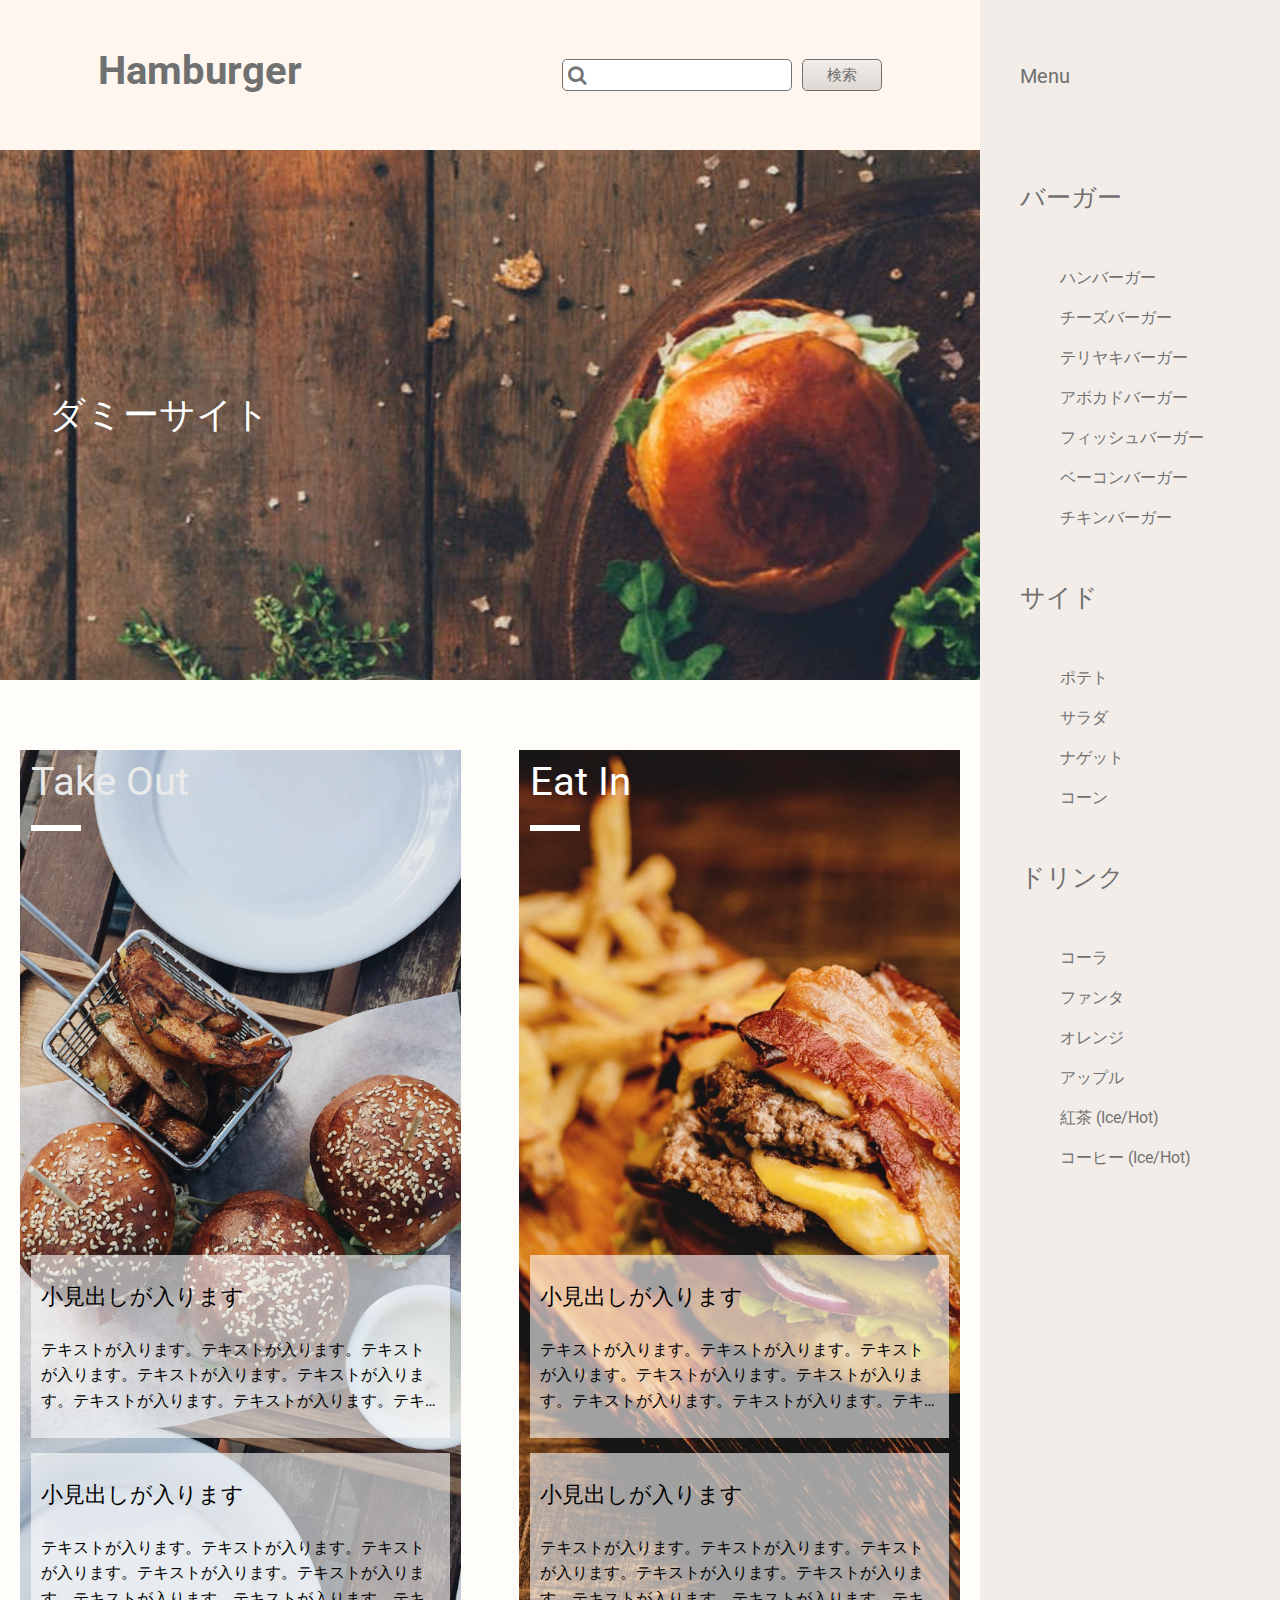
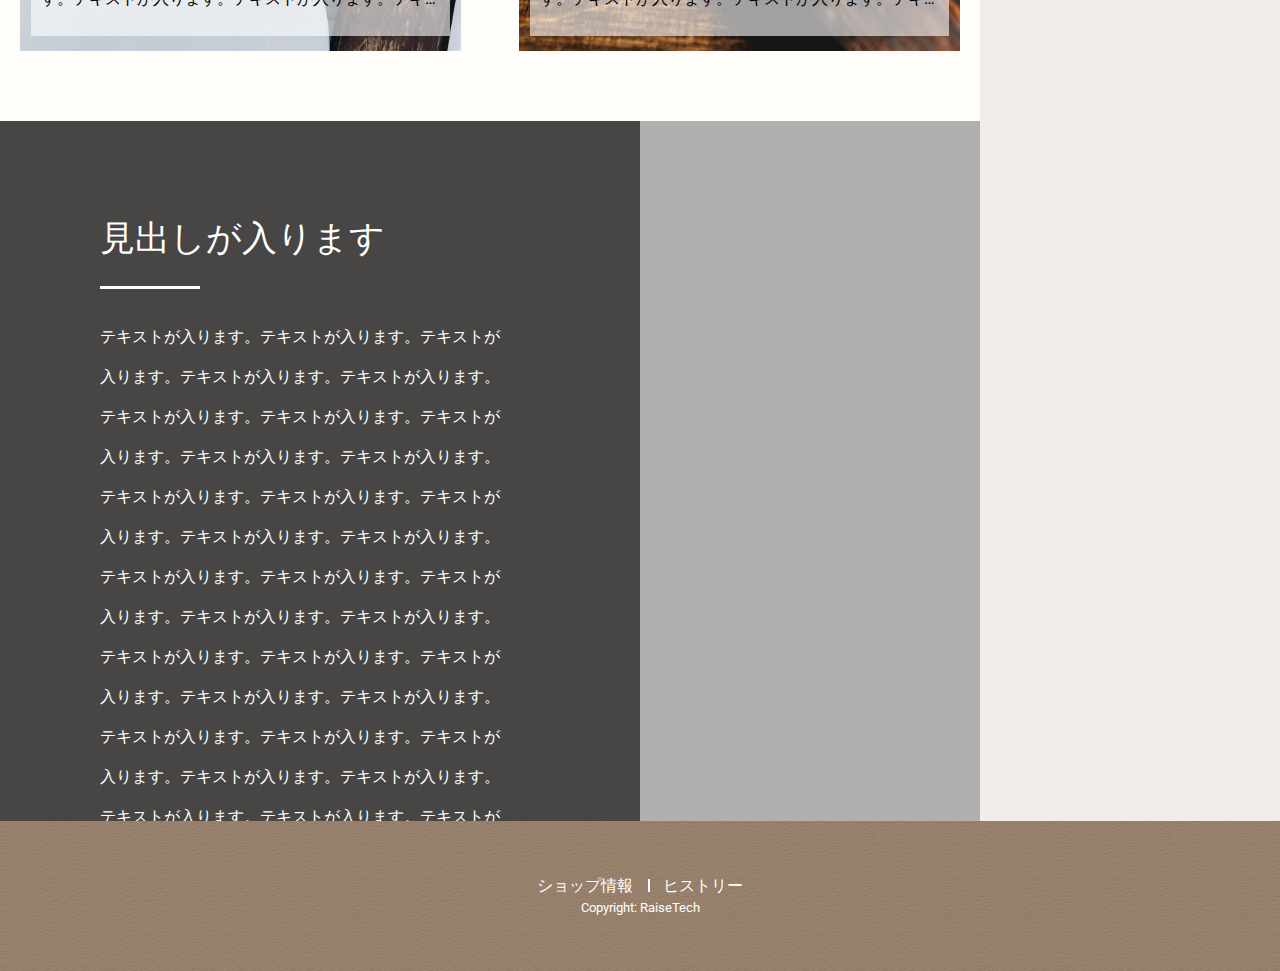
==== commit 4afe8dc6: "マップの文字サイズと余白の調整" ====
--- a/index.html
+++ b/index.html
@@ -75,7 +75,7 @@
             <section class="p-map">
               <div class="p-map__layer1">
               <div class="p-map__layer2">
-                <div class="p-map__content  u-pd40">
+                <div class="p-map__content">
                   <h3 class="c-title-map u-mb50">見出しが入ります</h3>
                   <p class="p-map__comment">テキストが入ります。テキストが入ります。テキストが入ります。テキストが入ります。テキストが入ります。テキストが入ります。テキストが入ります。テキストが入ります。テキストが入ります。テキストが入ります。テキストが入ります。テキストが入ります。テキストが入ります。テキストが入ります。テキストが入ります。テキストが入ります。テキストが入ります。テキストが入ります。テキストが入ります。テキストが入ります。テキストが入ります。テキストが入ります。テキストが入ります。テキストが入ります。テキストが入ります。テキストが入ります。テキストが入ります。テキストが入ります。テキストが入ります。テキストが入ります。テキストが入ります。テキストが入ります。テキストが入ります。テキストが入ります。テキストが入ります。テキストが入ります。テキストが入ります。テキストが入ります。テキストが入ります。</p>
                 </div>
--- a/css/style.css
+++ b/css/style.css
@@ -478,6 +478,12 @@
   overflow-x: hidden;
 }
 
+.row, .p-box__content p, .p-map__comment {
+  display: -webkit-box;
+  overflow: hidden;
+  -webkit-box-orient: vertical;
+}
+
 .l-aside {
   position: fixed;
   left: 100%;
@@ -1114,13 +1120,13 @@
 .c-wrap-map {
   position: relative;
   width: 100%;
-  height: 1100px;
+  height: 850px;
   overflow: hidden;
 }
 
 @media (min-width: 376px) {
   .c-wrap-map {
-    height: 600px;
+    height: 500px;
   }
 }
 
@@ -1149,10 +1155,7 @@
 }
 
 .p-box__content p {
-  display: -webkit-box;
-  overflow: hidden;
   -webkit-line-clamp: 3;
-  -webkit-box-orient: vertical;
 }
 
 .p-course {
@@ -1191,7 +1194,7 @@
   background-size: cover;
   background-position: center center;
   width: 100%;
-  height: 270px;
+  height: 285px;
 }
 
 @media (min-width: 376px) {
@@ -1203,7 +1206,32 @@
 @media (min-width: 769px) {
   .p-hero {
     background-image: url(..//images/mainvisu_pc.png);
-    height: 400px;
+    height: 530px;
+  }
+}
+
+.p-hero-archive {
+  background-image: url(..//images/three-burgers-on-brown-wooden-tray-between-white-ceramic-1841108.png);
+  position: relative;
+  background-size: auto;
+  background-position: top -580px left -350px;
+  z-index: 10;
+}
+
+.p-hero-archive::before {
+  background-color: rgba(0, 0, 0, 0.5);
+  position: absolute;
+  content: ' ';
+  top: 0;
+  left: 0;
+  width: 100%;
+  height: 100%;
+  z-index: -10;
+}
+
+@media (min-width: 769px) {
+  .p-hero-archive {
+    background-position: center center;
   }
 }
 
@@ -1262,14 +1290,27 @@
   }
 }
 
+.p-map__content {
+  padding: 40px;
+}
+
 @media (min-width: 769px) {
   .p-map__content {
     width: 50%;
+    padding: 90px 125px 130px 100px;
   }
 }
 
 .p-map__comment {
+  font-size: 1.4rem;
   line-height: 4rem;
+  -webkit-line-clamp: 16;
+}
+
+@media (min-width: 769px) {
+  .p-map__comment {
+    font-size: 1.6rem;
+  }
 }
 
 .p-menu img {
@@ -1285,8 +1326,21 @@
 }
 
 .p-menu__intro {
+  padding: 5rem 2rem;
   color: #fff;
   background: #3C2B1C;
+}
+
+@media (min-width: 376px) {
+  .p-menu__intro {
+    padding: 2.4rem 3.5rem;
+  }
+}
+
+@media (min-width: 769px) {
+  .p-menu__intro {
+    padding: 5rem 3.5rem;
+  }
 }
 
 .p-menu__intro h3 {
@@ -1779,22 +1833,6 @@
   padding: 10px;
 }
 
-.u-pd-box-archive {
-  padding: 5rem 2rem;
-}
-
-@media (min-width: 376px) {
-  .u-pd-box-archive {
-    padding: 2.4rem 3.5rem;
-  }
-}
-
-@media (min-width: 769px) {
-  .u-pd-box-archive {
-    padding: 5rem 3.5rem;
-  }
-}
-
 .u-aspectRatio {
   padding-top: 100%;
 }
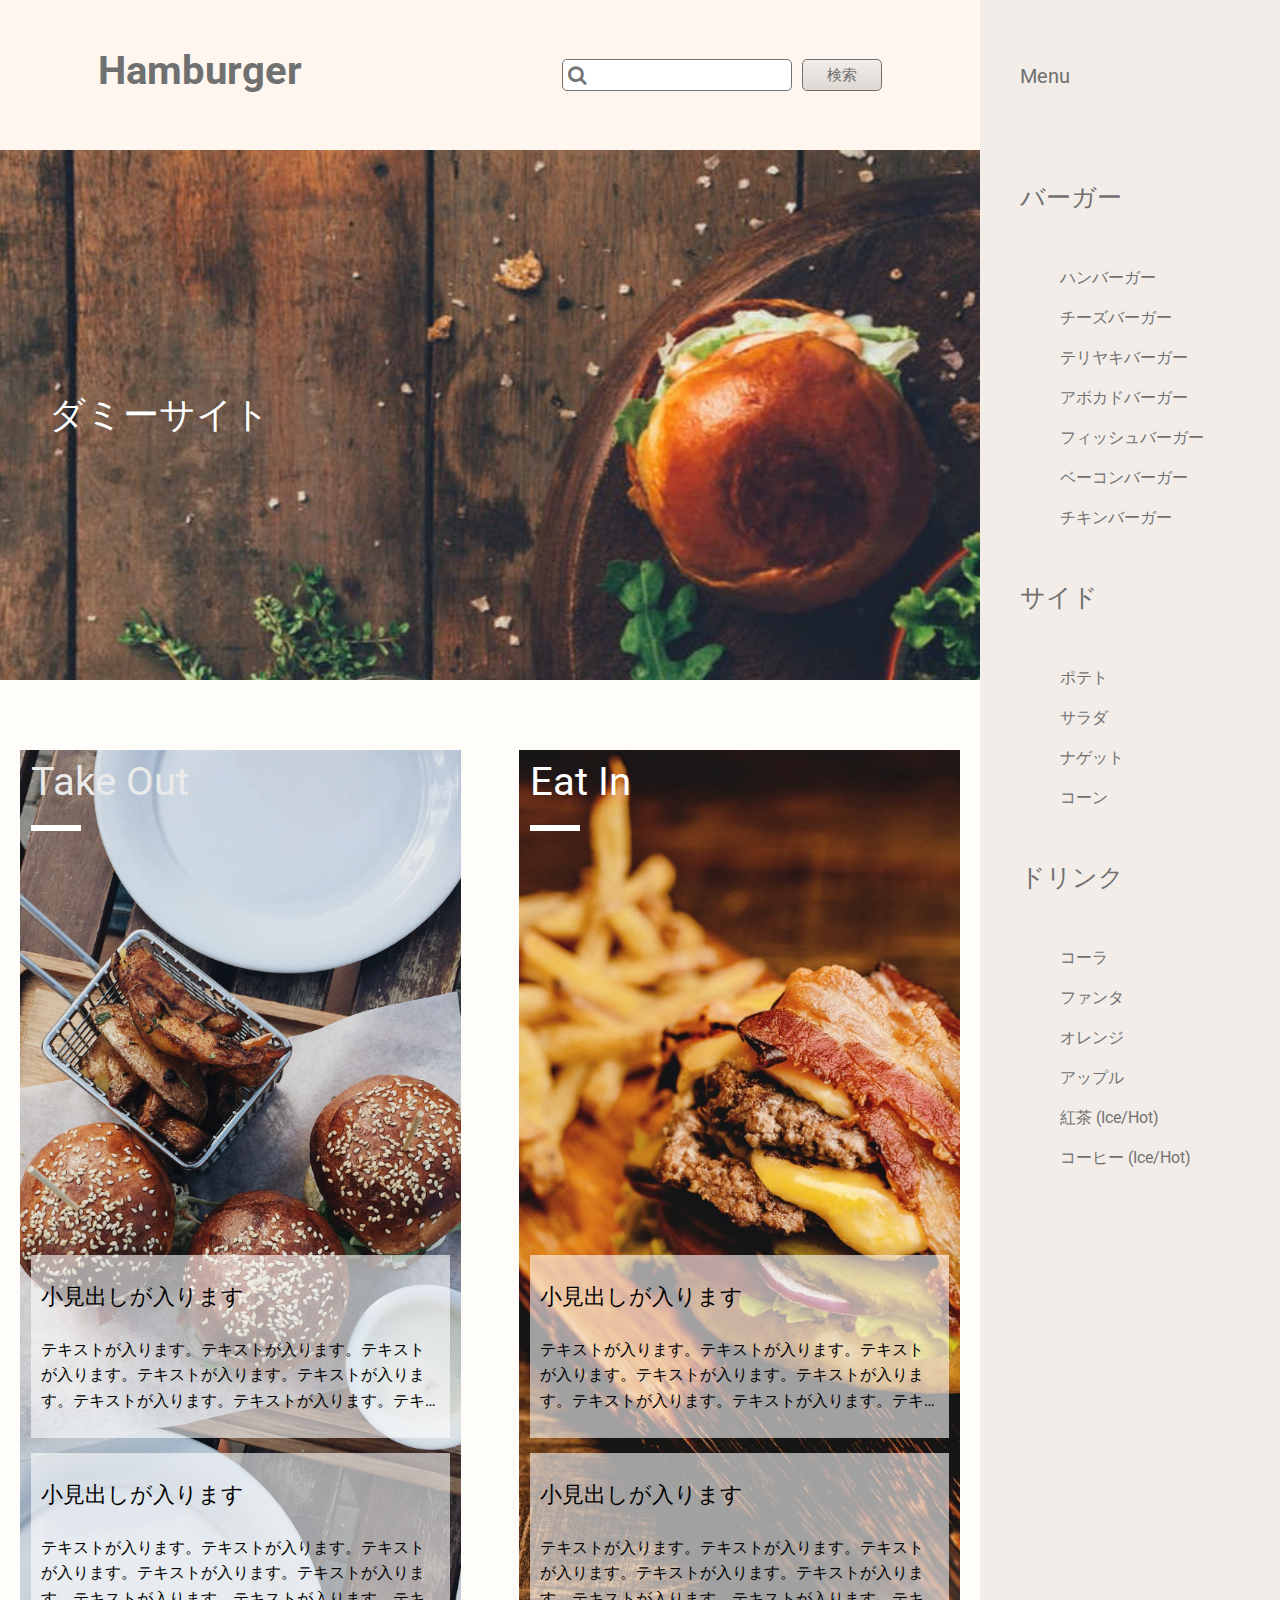
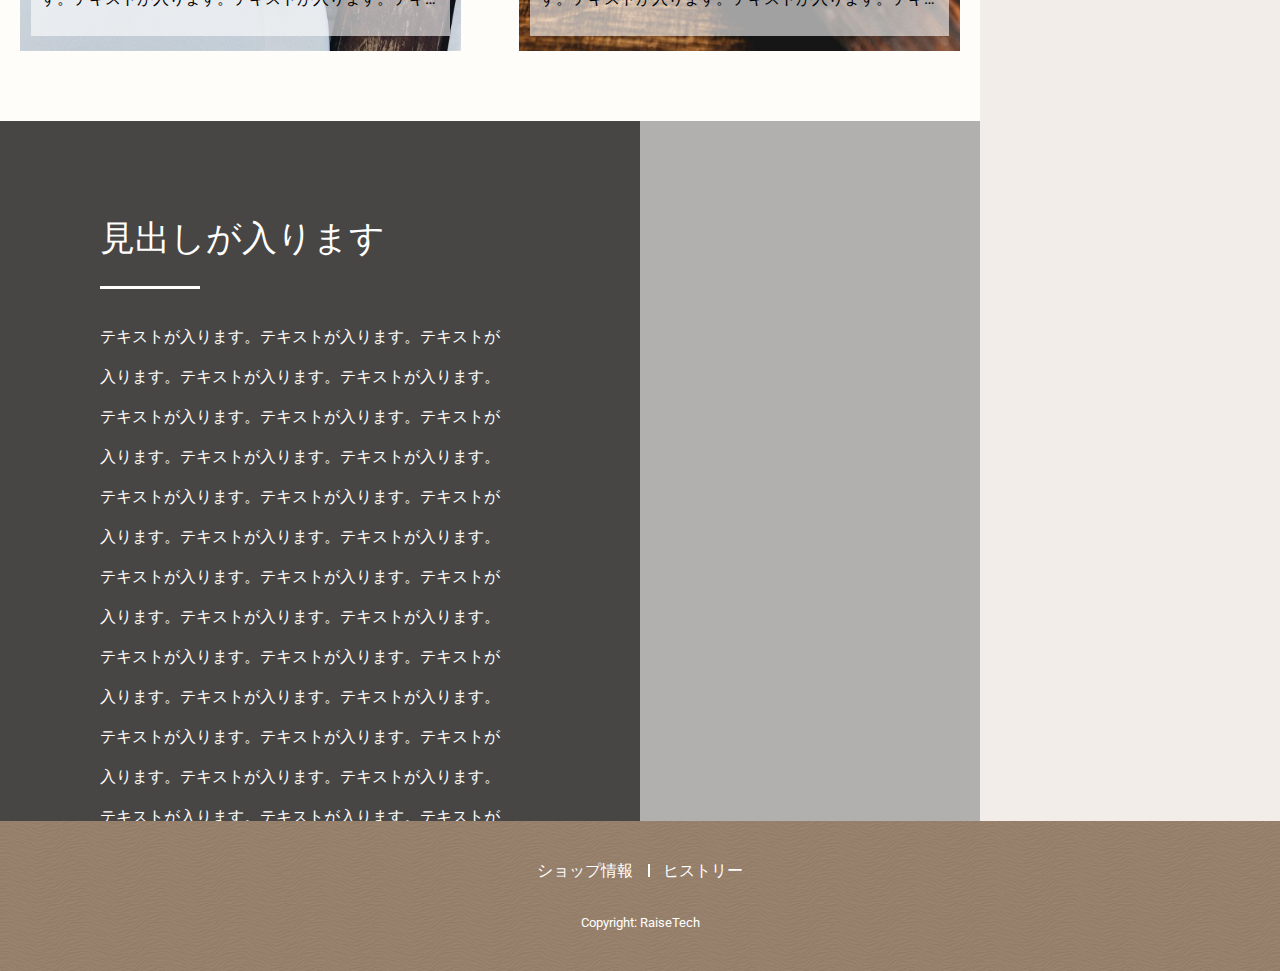
==== commit 7261ab0f: "フッターの余白の調整" ====
--- a/index.html
+++ b/index.html
@@ -122,7 +122,7 @@
     </div>
     <footer class="l-footer">
       <div class="l-footer-wrap">
-        <div>
+        <div class="u-mb30">
           <a href="#" class="">ショップ情報</a>
           <a href="#" class="">ヒストリー</a>
         </div>
--- a/css/style.css
+++ b/css/style.css
@@ -1232,18 +1232,32 @@
 @media (min-width: 769px) {
   .p-hero-archive {
     background-position: center center;
+    height: 240px;
   }
 }
 
 .p-hero-single {
   background-image: url(..//images/single.png);
-  height: 200px;
+  height: 225px;
+  position: relative;
+  z-index: 10;
+}
+
+.p-hero-single::before {
+  background-color: rgba(0, 0, 0, 0.2);
+  position: absolute;
+  content: ' ';
+  top: 0;
+  left: 0;
+  width: 100%;
+  height: 100%;
+  z-index: -10;
 }
 
 @media (min-width: 376px) {
   .p-hero-single {
     background-image: url(..//images/single_ipad.png);
-    height: 400px;
+    height: 500px;
   }
 }
 
@@ -1399,6 +1413,8 @@
   -webkit-box-align: center;
       -ms-flex-align: center;
           align-items: center;
+  margin-top: 60px;
+  margin-bottom: 30px;
 }
 
 @media (min-width: 376px) {
@@ -1407,6 +1423,14 @@
         -ms-flex-pack: center;
             justify-content: center;
     text-align: center;
+    margin-top: 100px;
+  }
+}
+
+@media (min-width: 769px) {
+  .p-pagination {
+    margin-top: 150px;
+    margin-bottom: 60px;
   }
 }
 
